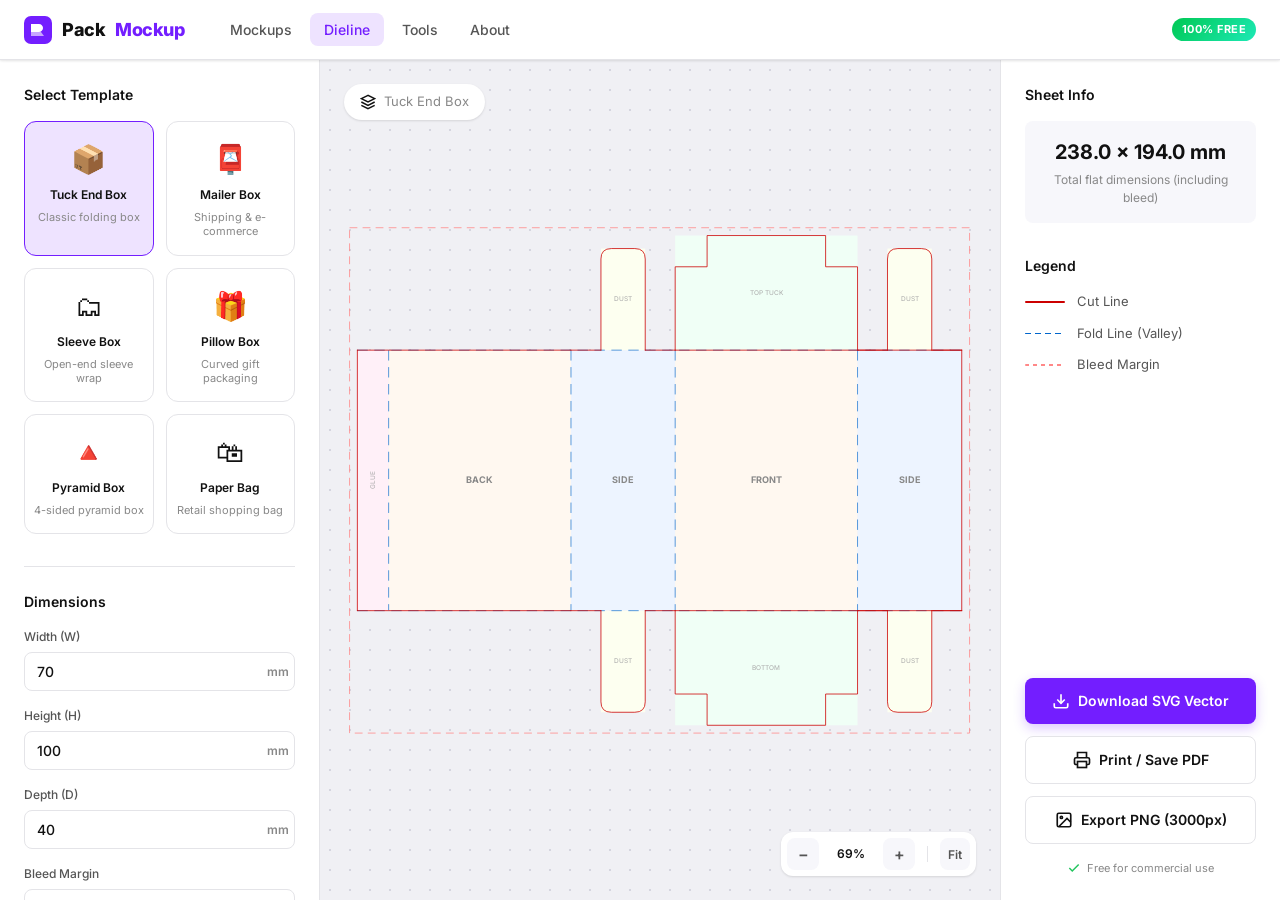
==== dieline.html @ 0584caa8 "Initial commit: Add PackMockup UI and Dieline engine" ====
<!DOCTYPE html>
<html lang="id">
<head>
  <meta charset="UTF-8" />
  <meta name="viewport" content="width=device-width, initial-scale=1.0" />
  <title>Dieline Maker — PackMockup</title>
  <meta name="description" content="Free packaging dieline templates. Download SVG, PDF or PNG die-cut templates for boxes, bags and more." />
  <link rel="stylesheet" href="css/style.css" />
  <link rel="stylesheet" href="css/dieline.css" />
  <link rel="preconnect" href="https://fonts.googleapis.com" />
  <link rel="preconnect" href="https://fonts.gstatic.com" crossorigin />
</head>
<body>

<!-- ─── HEADER ─────────────────────────────────────────────── -->
<header class="header">
  <div class="logo">
    <svg width="28" height="28" viewBox="0 0 28 28" fill="none">
      <rect width="28" height="28" rx="7" fill="#731EFF"/>
      <path d="M7 8h8c2.2 0 4 1.8 4 4s-1.8 4-4 4H7V8z" fill="white"/>
      <path d="M7 16h10l3 4H7v-4z" fill="rgba(255,255,255,0.6)"/>
    </svg>
    Pack<span>Mockup</span>
  </div>
  <nav class="header-nav">
    <a href="index.html">Mockups</a>
    <a href="dieline.html" class="active">Dieline</a>
    <a href="#">Tools</a>
    <a href="#">About</a>
  </nav>
  <div class="header-right">
    <span class="badge-free">100% Free</span>
  </div>
</header>

<!-- ─── DIELINE LAYOUT ──────────────────────────────────────── -->
<div class="dieline-layout">
  
  <!-- LEFT SIDEBAR: Templates & Settings -->
  <aside class="dl-sidebar">
    <div class="dl-section-title">Select Template</div>
    <div class="template-grid" id="template-grid"></div>
    
    <div class="dl-divider"></div>
    
    <div class="dl-section-title">Dimensions</div>
    <div class="dim-inputs" id="dim-inputs"></div>
  </aside>
  
  <!-- CENTER: SVG Preview -->
  <main class="dl-preview">
    <div class="preview-badge">
      <svg width="16" height="16" viewBox="0 0 24 24" fill="none" stroke="currentColor" stroke-width="2.2">
        <path d="M12 2L2 7l10 5 10-5-10-5zM2 17l10 5 10-5M2 12l10 5 10-5"/>
      </svg>
      <span id="badge-tpl-name">Tuck End Box</span>
    </div>
    
    <div id="dieline-svg-wrap"></div>
    
    <div class="zoom-controls">
      <button class="zoom-btn" id="btn-zoom-out">−</button>
      <div class="zoom-txt" id="zoom-txt">100%</div>
      <button class="zoom-btn" id="btn-zoom-in">+</button>
      <div style="width:1px;height:16px;background:var(--border);margin:0 4px;"></div>
      <button class="zoom-btn" id="btn-zoom-fit" style="font-size:12px;width:auto;padding:0 8px;">Fit</button>
    </div>
  </main>
  
  <!-- RIGHT PANEL: Export & Info -->
  <aside class="dl-panel">
    <div class="dl-section-title">Sheet Info</div>
    <div class="sheet-info-box">
      <div class="sheet-dim" id="sheet-dim">0 × 0 mm</div>
      <div class="sheet-sub">Total flat dimensions (including bleed)</div>
    </div>
    
    <div class="dl-section-title">Legend</div>
    <div class="dl-legend">
      <div class="legend-item">
        <div class="legend-line legend-cut"></div>
        <span>Cut Line</span>
      </div>
      <div class="legend-item">
        <div class="legend-line legend-fold"></div>
        <span>Fold Line (Valley)</span>
      </div>
      <div class="legend-item">
        <div class="legend-line legend-bleed"></div>
        <span>Bleed Margin</span>
      </div>
    </div>
    
    <div class="dl-export">
      <button class="dl-export-btn primary" id="btn-export-svg">
        <svg width="18" height="18" viewBox="0 0 24 24" fill="none" stroke="currentColor" stroke-width="2.2">
          <path d="M21 15v4a2 2 0 0 1-2 2H5a2 2 0 0 1-2-2v-4"/>
          <polyline points="7 10 12 15 17 10"/>
          <line x1="12" y1="15" x2="12" y2="3"/>
        </svg>
        Download SVG Vector
      </button>
      
      <button class="dl-export-btn secondary" id="btn-export-pdf">
        <svg width="18" height="18" viewBox="0 0 24 24" fill="none" stroke="currentColor" stroke-width="2.2">
          <polyline points="6 9 6 2 18 2 18 9"></polyline>
          <path d="M6 18H4a2 2 0 0 1-2-2v-5a2 2 0 0 1 2-2h16a2 2 0 0 1 2 2v5a2 2 0 0 1-2 2h-2"></path>
          <rect x="6" y="14" width="12" height="8"></rect>
        </svg>
        Print / Save PDF
      </button>
      
      <button class="dl-export-btn secondary" id="btn-export-png">
        <svg width="18" height="18" viewBox="0 0 24 24" fill="none" stroke="currentColor" stroke-width="2.2">
          <rect x="3" y="3" width="18" height="18" rx="2" ry="2"/>
          <circle cx="8.5" cy="8.5" r="1.5"/>
          <polyline points="21 15 16 10 5 21"/>
        </svg>
        Export PNG (3000px)
      </button>
    </div>
    
    <div class="export-note">
      <svg width="14" height="14" viewBox="0 0 24 24" fill="none" stroke="#22c55e" stroke-width="2.5">
        <polyline points="20 6 9 17 4 12"></polyline>
      </svg>
      Free for commercial use
    </div>
  </aside>
  
</div>

<!-- ─── TOAST ─────────────────────────────────────────────── -->
<div class="toast" id="toast"></div>

<!-- ─── SCRIPTS ───────────────────────────────────────────── -->
<script src="js/dieline-engine.js"></script>
<script src="js/dieline-app.js"></script>

</body>
</html>
---- css/style.css ----
/* ─── PackMockup — Packaging Mockup Generator ───────────────── */
@import url('https://fonts.googleapis.com/css2?family=Inter:wght@300;400;500;600;700;800&display=swap');

/* ─── CSS Variables ────────────────────────────────────────── */
:root {
  --primary: #731eff;
  --primary-dark: #5a17cc;
  --primary-light: #efe8ff;
  --primary-alpha: rgba(115, 30, 255, 0.12);
  --text-primary: #111111;
  --text-secondary: #555555;
  --text-muted: #888888;
  --bg: #f7f7fb;
  --surface: #ffffff;
  --border: #e4e4e8;
  --border-hover: #c8c8d0;
  --shadow-sm: 0 1px 3px rgba(0,0,0,0.07), 0 1px 2px rgba(0,0,0,0.05);
  --shadow-md: 0 4px 12px rgba(0,0,0,0.08), 0 2px 4px rgba(0,0,0,0.04);
  --shadow-lg: 0 12px 32px rgba(0,0,0,0.1), 0 4px 12px rgba(0,0,0,0.06);
  --radius-sm: 8px;
  --radius-md: 12px;
  --radius-lg: 16px;
  --radius-xl: 20px;
  --header-h: 60px;
  --sidebar-w: 220px;
  --transition: 0.18s cubic-bezier(0.4, 0, 0.2, 1);
}

/* ─── Reset & Base ──────────────────────────────────────────── */
*, *::before, *::after { box-sizing: border-box; margin: 0; padding: 0; }
html { scroll-behavior: smooth; }
body {
  font-family: 'Inter', -apple-system, BlinkMacSystemFont, sans-serif;
  background: var(--bg);
  color: var(--text-primary);
  font-size: 14px;
  line-height: 1.5;
  -webkit-font-smoothing: antialiased;
  overflow-x: hidden;
}
img, canvas { display: block; }
button { cursor: pointer; border: none; background: none; font-family: inherit; }
input, select { font-family: inherit; }
a { color: inherit; text-decoration: none; }

/* ─── Header ────────────────────────────────────────────────── */
.header {
  position: fixed;
  top: 0; left: 0; right: 0;
  height: var(--header-h);
  background: var(--surface);
  border-bottom: 1px solid var(--border);
  display: flex;
  align-items: center;
  padding: 0 24px;
  gap: 32px;
  z-index: 1000;
  box-shadow: var(--shadow-sm);
}

.logo {
  display: flex;
  align-items: center;
  gap: 10px;
  font-size: 18px;
  font-weight: 800;
  letter-spacing: -0.5px;
  color: var(--text-primary);
  white-space: nowrap;
}
.logo svg { flex-shrink: 0; }
.logo span { color: var(--primary); }

.header-nav {
  display: flex;
  align-items: center;
  gap: 4px;
  flex: 1;
}
.header-nav a {
  padding: 6px 14px;
  border-radius: var(--radius-sm);
  font-size: 14px;
  font-weight: 500;
  color: var(--text-secondary);
  transition: color var(--transition), background var(--transition);
}
.header-nav a:hover { color: var(--text-primary); background: var(--bg); }
.header-nav a.active { color: var(--primary); background: var(--primary-alpha); }

.header-right {
  display: flex;
  align-items: center;
  gap: 12px;
  margin-left: auto;
}
.badge-free {
  font-size: 11px;
  font-weight: 700;
  background: linear-gradient(135deg, #00c853, #1de9b6);
  color: white;
  padding: 3px 10px;
  border-radius: 20px;
  letter-spacing: 0.5px;
  text-transform: uppercase;
}

/* ─── Layout ────────────────────────────────────────────────── */
.layout {
  display: flex;
  min-height: 100vh;
  padding-top: var(--header-h);
}

/* ─── Sidebar ───────────────────────────────────────────────── */
.sidebar {
  width: var(--sidebar-w);
  flex-shrink: 0;
  position: fixed;
  top: var(--header-h);
  left: 0;
  bottom: 0;
  background: var(--surface);
  border-right: 1px solid var(--border);
  overflow-y: auto;
  padding: 16px 12px;
  z-index: 100;
}
.sidebar::-webkit-scrollbar { width: 4px; }
.sidebar::-webkit-scrollbar-track { background: transparent; }
.sidebar::-webkit-scrollbar-thumb { background: var(--border); border-radius: 4px; }

.sidebar-label {
  font-size: 11px;
  font-weight: 700;
  text-transform: uppercase;
  letter-spacing: 1px;
  color: var(--text-muted);
  padding: 8px 8px 6px;
}

.cat-btn {
  display: flex;
  align-items: center;
  gap: 10px;
  width: 100%;
  padding: 9px 12px;
  border-radius: var(--radius-sm);
  font-size: 13.5px;
  font-weight: 500;
  color: var(--text-secondary);
  background: none;
  border: none;
  cursor: pointer;
  text-align: left;
  transition: all var(--transition);
}
.cat-btn:hover { background: var(--bg); color: var(--text-primary); }
.cat-btn.active {
  background: var(--primary-alpha);
  color: var(--primary);
  font-weight: 600;
}
.cat-btn .cat-icon {
  width: 28px;
  height: 28px;
  border-radius: 7px;
  background: var(--bg);
  display: flex;
  align-items: center;
  justify-content: center;
  font-size: 15px;
  flex-shrink: 0;
  transition: background var(--transition);
}
.cat-btn.active .cat-icon { background: var(--primary-light); }
.cat-count {
  margin-left: auto;
  font-size: 11px;
  color: var(--text-muted);
  background: var(--bg);
  padding: 1px 7px;
  border-radius: 10px;
  font-weight: 500;
}
.cat-btn.active .cat-count {
  background: var(--primary-light);
  color: var(--primary);
}

/* ─── Main Content ──────────────────────────────────────────── */
.main {
  flex: 1;
  margin-left: var(--sidebar-w);
  padding: 28px 32px;
  min-height: 100vh;
}

/* ─── Gallery Toolbar ───────────────────────────────────────── */
.toolbar {
  display: flex;
  align-items: center;
  gap: 16px;
  margin-bottom: 24px;
}
.toolbar-title {
  font-size: 20px;
  font-weight: 700;
  letter-spacing: -0.4px;
}
.toolbar-count {
  font-size: 13px;
  color: var(--text-muted);
  font-weight: 400;
}
.search-box {
  display: flex;
  align-items: center;
  gap: 8px;
  background: var(--surface);
  border: 1.5px solid var(--border);
  border-radius: var(--radius-md);
  padding: 0 14px;
  height: 40px;
  width: 260px;
  transition: border-color var(--transition), box-shadow var(--transition);
}
.search-box:focus-within {
  border-color: var(--primary);
  box-shadow: 0 0 0 3px var(--primary-alpha);
}
.search-box svg { color: var(--text-muted); flex-shrink: 0; }
.search-box input {
  border: none;
  outline: none;
  background: none;
  font-size: 13.5px;
  color: var(--text-primary);
  flex: 1;
}
.search-box input::placeholder { color: var(--text-muted); }

.filter-chips {
  display: flex;
  gap: 8px;
  margin-left: auto;
}
.chip {
  padding: 6px 14px;
  border-radius: 20px;
  font-size: 12.5px;
  font-weight: 500;
  border: 1.5px solid var(--border);
  background: var(--surface);
  color: var(--text-secondary);
  cursor: pointer;
  transition: all var(--transition);
}
.chip:hover { border-color: var(--primary); color: var(--primary); }
.chip.active {
  background: var(--primary);
  border-color: var(--primary);
  color: white;
}

/* ─── Mockup Grid ───────────────────────────────────────────── */
.mockup-grid {
  display: grid;
  grid-template-columns: repeat(auto-fill, minmax(220px, 1fr));
  gap: 20px;
}

.mockup-card {
  background: var(--surface);
  border: 1.5px solid var(--border);
  border-radius: var(--radius-xl);
  overflow: hidden;
  cursor: pointer;
  transition: all var(--transition);
  position: relative;
}
.mockup-card:hover {
  border-color: var(--primary);
  box-shadow: var(--shadow-md), 0 0 0 1px var(--primary);
  transform: translateY(-2px);
}

.card-thumb {
  aspect-ratio: 1;
  background: var(--bg);
  display: flex;
  align-items: center;
  justify-content: center;
  position: relative;
  overflow: hidden;
}
.card-thumb canvas {
  width: 100%;
  height: 100%;
  object-fit: contain;
}
.card-badge {
  position: absolute;
  top: 10px;
  left: 10px;
  font-size: 10px;
  font-weight: 700;
  padding: 3px 8px;
  border-radius: 6px;
  text-transform: uppercase;
  letter-spacing: 0.5px;
}
.card-badge.popular { background: #fff3e0; color: #e65100; }
.card-badge.new { background: #e8f5e9; color: #2e7d32; }

.card-hover-overlay {
  position: absolute;
  inset: 0;
  background: rgba(115, 30, 255, 0.06);
  opacity: 0;
  transition: opacity var(--transition);
  display: flex;
  align-items: center;
  justify-content: center;
}
.mockup-card:hover .card-hover-overlay { opacity: 1; }
.card-hover-btn {
  background: var(--primary);
  color: white;
  font-size: 13px;
  font-weight: 600;
  padding: 10px 22px;
  border-radius: var(--radius-md);
  box-shadow: var(--shadow-md);
  transform: translateY(6px);
  transition: transform var(--transition);
}
.mockup-card:hover .card-hover-btn { transform: translateY(0); }

.card-info {
  padding: 14px 16px;
  border-top: 1px solid var(--border);
}
.card-name {
  font-size: 13.5px;
  font-weight: 600;
  color: var(--text-primary);
  margin-bottom: 6px;
}
.card-variants {
  display: flex;
  gap: 5px;
  flex-wrap: wrap;
}
.color-dot {
  width: 14px;
  height: 14px;
  border-radius: 50%;
  border: 1.5px solid rgba(0,0,0,0.12);
  transition: transform var(--transition);
  cursor: pointer;
}
.color-dot:hover { transform: scale(1.25); }

/* ─── Editor Page ───────────────────────────────────────────── */
.editor-page {
  display: none;
  position: fixed;
  inset: 0;
  padding-top: var(--header-h);
  background: var(--bg);
  z-index: 500;
  overflow: hidden;
}
.editor-page.open { display: flex; }

.editor-layout {
  display: flex;
  height: 100%;
  width: 100%;
}

/* ─── Editor Controls ───────────────────────────────────────── */
.editor-controls {
  width: 280px;
  flex-shrink: 0;
  background: var(--surface);
  border-right: 1px solid var(--border);
  display: flex;
  flex-direction: column;
  overflow-y: auto;
}
.editor-controls::-webkit-scrollbar { width: 4px; }
.editor-controls::-webkit-scrollbar-thumb { background: var(--border); border-radius: 4px; }

.ctrl-header {
  padding: 20px 20px 14px;
  border-bottom: 1px solid var(--border);
}
.ctrl-back {
  display: inline-flex;
  align-items: center;
  gap: 6px;
  font-size: 13px;
  color: var(--text-secondary);
  font-weight: 500;
  margin-bottom: 12px;
  padding: 4px 0;
  cursor: pointer;
  transition: color var(--transition);
}
.ctrl-back:hover { color: var(--primary); }
.ctrl-title {
  font-size: 17px;
  font-weight: 700;
  letter-spacing: -0.3px;
}
.ctrl-category {
  font-size: 12px;
  color: var(--text-muted);
  margin-top: 2px;
  font-weight: 500;
  text-transform: capitalize;
}

.ctrl-section {
  padding: 16px 20px;
  border-bottom: 1px solid var(--border);
}
.ctrl-section-label {
  font-size: 11px;
  font-weight: 700;
  text-transform: uppercase;
  letter-spacing: 0.8px;
  color: var(--text-muted);
  margin-bottom: 12px;
}

/* Upload button */
.upload-btn {
  display: flex;
  align-items: center;
  justify-content: center;
  gap: 10px;
  width: 100%;
  padding: 14px;
  border: 2px dashed var(--border);
  border-radius: var(--radius-md);
  font-size: 14px;
  font-weight: 600;
  color: var(--text-secondary);
  background: var(--bg);
  cursor: pointer;
  transition: all var(--transition);
}
.upload-btn:hover {
  border-color: var(--primary);
  color: var(--primary);
  background: var(--primary-alpha);
}
.upload-hint {
  font-size: 11.5px;
  color: var(--text-muted);
  text-align: center;
  margin-top: 8px;
}

/* Uploaded image preview */
.uploaded-preview {
  display: none;
  position: relative;
  border-radius: var(--radius-md);
  overflow: hidden;
  aspect-ratio: 16/9;
  background: var(--bg);
}
.uploaded-preview.has-image { display: block; }
.uploaded-preview img {
  width: 100%;
  height: 100%;
  object-fit: cover;
}
.uploaded-preview-remove {
  position: absolute;
  top: 6px;
  right: 6px;
  width: 24px;
  height: 24px;
  background: rgba(0,0,0,0.6);
  color: white;
  border-radius: 50%;
  display: flex;
  align-items: center;
  justify-content: center;
  cursor: pointer;
  font-size: 12px;
  line-height: 1;
}
.upload-btn-small {
  margin-top: 8px;
  font-size: 12px;
  padding: 8px;
}

/* Color variants */
.variants-grid {
  display: grid;
  grid-template-columns: repeat(auto-fill, minmax(36px, 1fr));
  gap: 8px;
}
.variant-btn {
  width: 36px;
  height: 36px;
  border-radius: 50%;
  border: 2px solid transparent;
  cursor: pointer;
  transition: all var(--transition);
  position: relative;
  outline: none;
}
.variant-btn:hover { transform: scale(1.12); }
.variant-btn.active {
  border-color: var(--primary);
  box-shadow: 0 0 0 3px var(--primary-alpha);
}
.variant-btn::after {
  content: '✓';
  position: absolute;
  inset: 0;
  display: flex;
  align-items: center;
  justify-content: center;
  font-size: 14px;
  color: white;
  text-shadow: 0 1px 2px rgba(0,0,0,0.5);
  opacity: 0;
  transition: opacity var(--transition);
}
.variant-btn.active::after { opacity: 1; }

/* Sliders */
.slider-row {
  display: flex;
  align-items: center;
  gap: 12px;
  margin-bottom: 12px;
}
.slider-label {
  font-size: 12.5px;
  color: var(--text-secondary);
  font-weight: 500;
  width: 72px;
  flex-shrink: 0;
}
.slider {
  flex: 1;
  -webkit-appearance: none;
  appearance: none;
  height: 4px;
  border-radius: 2px;
  background: var(--border);
  outline: none;
}
.slider::-webkit-slider-thumb {
  -webkit-appearance: none;
  width: 16px;
  height: 16px;
  border-radius: 50%;
  background: var(--primary);
  border: 2px solid white;
  box-shadow: 0 1px 4px rgba(115,30,255,0.4);
  cursor: pointer;
  transition: transform var(--transition);
}
.slider::-webkit-slider-thumb:hover { transform: scale(1.2); }
.slider-value {
  font-size: 12px;
  color: var(--text-muted);
  font-weight: 600;
  width: 36px;
  text-align: right;
  flex-shrink: 0;
}

/* Background selector */
.bg-options {
  display: flex;
  gap: 8px;
}
.bg-btn {
  width: 36px;
  height: 36px;
  border-radius: var(--radius-sm);
  border: 2px solid var(--border);
  cursor: pointer;
  transition: all var(--transition);
  display: flex;
  align-items: center;
  justify-content: center;
  font-size: 10px;
  font-weight: 600;
  color: var(--text-muted);
}
.bg-btn.white { background: #ffffff; }
.bg-btn.light { background: #f5f5f5; }
.bg-btn.dark  { background: #1a1a1a; }
.bg-btn.custom { background: linear-gradient(135deg, #ff6b6b, #ffd93d, #6bcb77, #4d96ff); border: none; }
.bg-btn:hover, .bg-btn.active { border-color: var(--primary); box-shadow: 0 0 0 2px var(--primary-alpha); }
.bg-color-input { width: 0; height: 0; opacity: 0; position: absolute; }

/* ─── Export Section ─────────────────────────────────────────── */
.export-section {
  padding: 20px;
  margin-top: auto;
  border-top: 1px solid var(--border);
  background: var(--surface);
}
.resolution-select {
  width: 100%;
  padding: 10px 14px;
  border: 1.5px solid var(--border);
  border-radius: var(--radius-md);
  font-size: 13px;
  font-weight: 500;
  color: var(--text-primary);
  background: var(--bg);
  margin-bottom: 12px;
  outline: none;
  cursor: pointer;
  transition: border-color var(--transition);
  appearance: none;
  background-image: url("data:image/svg+xml,%3Csvg xmlns='http://www.w3.org/2000/svg' width='12' height='12' viewBox='0 0 24 24' fill='none' stroke='%23888' stroke-width='2'%3E%3Cpath d='m6 9 6 6 6-6'/%3E%3C/svg%3E");
  background-repeat: no-repeat;
  background-position: right 12px center;
  padding-right: 36px;
}
.resolution-select:focus { border-color: var(--primary); }

.export-btn {
  display: flex;
  align-items: center;
  justify-content: center;
  gap: 10px;
  width: 100%;
  padding: 14px;
  background: var(--primary);
  color: white;
  font-size: 15px;
  font-weight: 700;
  border-radius: var(--radius-md);
  cursor: pointer;
  border: none;
  transition: all var(--transition);
  letter-spacing: -0.2px;
  box-shadow: 0 4px 14px rgba(115, 30, 255, 0.35);
}
.export-btn:hover {
  background: var(--primary-dark);
  transform: translateY(-1px);
  box-shadow: 0 6px 20px rgba(115, 30, 255, 0.45);
}
.export-btn:active { transform: translateY(0); }
.export-free-tag {
  font-size: 11px;
  color: rgba(255,255,255,0.8);
  text-align: center;
  margin-top: 8px;
  font-weight: 500;
}

/* ─── Editor Canvas Area ────────────────────────────────────── */
.editor-canvas-area {
  flex: 1;
  display: flex;
  align-items: center;
  justify-content: center;
  background: var(--bg);
  position: relative;
  overflow: hidden;
}

.canvas-bg-dots {
  position: absolute;
  inset: 0;
  background-image: radial-gradient(circle, #d0d0d8 1px, transparent 1px);
  background-size: 24px 24px;
  opacity: 0.45;
  pointer-events: none;
}

.canvas-wrapper {
  position: relative;
  display: flex;
  flex-direction: column;
  align-items: center;
  gap: 16px;
}

#preview-canvas {
  border-radius: var(--radius-xl);
  box-shadow: var(--shadow-lg);
  max-width: 500px;
  max-height: 500px;
  width: min(500px, calc(100vw - var(--sidebar-w) - 280px - 80px));
  height: min(500px, calc(100vw - var(--sidebar-w) - 280px - 80px));
}

.canvas-badge {
  display: inline-flex;
  align-items: center;
  gap: 6px;
  padding: 6px 14px;
  background: var(--surface);
  border: 1px solid var(--border);
  border-radius: 20px;
  font-size: 12px;
  font-weight: 600;
  color: var(--text-secondary);
  box-shadow: var(--shadow-sm);
}
.canvas-badge span { color: var(--primary); }

/* ─── Toast ──────────────────────────────────────────────────── */
.toast {
  position: fixed;
  bottom: 32px;
  left: 50%;
  transform: translateX(-50%) translateY(100px);
  background: #111;
  color: white;
  padding: 12px 24px;
  border-radius: var(--radius-md);
  font-size: 14px;
  font-weight: 600;
  box-shadow: var(--shadow-lg);
  z-index: 9999;
  transition: transform 0.3s cubic-bezier(0.34, 1.56, 0.64, 1);
  display: flex;
  align-items: center;
  gap: 10px;
}
.toast.show { transform: translateX(-50%) translateY(0); }
.toast.success { background: #1a7a3a; }
.toast.error   { background: #c0392b; }

/* ─── Loading ─────────────────────────────────────────────────── */
.loading-spinner {
  width: 20px;
  height: 20px;
  border: 2px solid rgba(255,255,255,0.3);
  border-top-color: white;
  border-radius: 50%;
  animation: spin 0.7s linear infinite;
}
@keyframes spin { to { transform: rotate(360deg); } }

/* ─── Empty state ────────────────────────────────────────────── */
.empty-state {
  grid-column: 1/-1;
  text-align: center;
  padding: 80px 40px;
  color: var(--text-muted);
}
.empty-state-icon { font-size: 48px; margin-bottom: 16px; }
.empty-state-title { font-size: 18px; font-weight: 600; color: var(--text-secondary); margin-bottom: 8px; }

/* ─── Responsive ─────────────────────────────────────────────── */
@media (max-width: 900px) {
  .sidebar { display: none; }
  .main { margin-left: 0; padding: 20px 16px; }
  #preview-canvas { width: min(420px, calc(100vw - 280px - 60px)); height: min(420px, calc(100vw - 280px - 60px)); }
}
@media (max-width: 640px) {
  .editor-controls { width: 240px; }
  .mockup-grid { grid-template-columns: repeat(auto-fill, minmax(160px, 1fr)); gap: 12px; }
}

/* ─── Card animation ─────────────────────────────────────────── */
.mockup-card {
  animation: cardIn 0.35s cubic-bezier(0.4, 0, 0.2, 1) both;
}
@keyframes cardIn {
  from { opacity: 0; transform: translateY(16px) scale(0.97); }
  to   { opacity: 1; transform: translateY(0) scale(1); }
}

/* ─── Scrollbar (main) ────────────────────────────────────────── */
::-webkit-scrollbar { width: 6px; }
::-webkit-scrollbar-track { background: transparent; }
::-webkit-scrollbar-thumb { background: var(--border); border-radius: 3px; }
::-webkit-scrollbar-thumb:hover { background: var(--border-hover); }

/* ─── 3D Badge (editor header) ──────────────────────────────── */
.badge-3d {
  display: inline-flex;
  align-items: center;
  gap: 4px;
  font-size: 10.5px;
  font-weight: 700;
  letter-spacing: 0.5px;
  text-transform: uppercase;
  color: var(--primary);
  background: var(--primary-alpha);
  border: 1px solid rgba(115,30,255,0.25);
  padding: 2px 9px;
  border-radius: 20px;
}

/* ─── Card badge 3D ──────────────────────────────────────────── */
.card-badge.is3d {
  background: linear-gradient(135deg, #731EFF, #4a00cc);
  color: white;
  box-shadow: 0 2px 8px rgba(115,30,255,0.35);
}

/* ─── Face Selector Grid ──────────────────────────────────── */
.face-grid {
  display: grid;
  grid-template-columns: 1fr 1fr;
  gap: 6px;
  margin-bottom: 6px;
}

.face-btn {
  display: flex;
  align-items: center;
  justify-content: space-between;
  gap: 6px;
  padding: 7px 11px;
  border: 1.5px solid var(--border);
  border-radius: var(--radius-sm);
  background: var(--surface);
  font-size: 12px;
  font-weight: 500;
  color: var(--text-secondary);
  cursor: pointer;
  transition: all var(--transition);
  text-align: left;
}

.face-btn:hover {
  border-color: var(--primary);
  color: var(--primary);
  background: var(--primary-alpha);
}

.face-btn.active {
  border-color: var(--primary);
  background: var(--primary-alpha);
  color: var(--primary);
  font-weight: 600;
}

.face-btn-label { flex: 1; }

.face-dot {
  width: 7px;
  height: 7px;
  border-radius: 50%;
  background: #22c55e;
  flex-shrink: 0;
  box-shadow: 0 0 0 2px rgba(34,197,94,0.25);
}

.face-hint {
  font-size: 11px;
  color: var(--text-muted);
  margin-top: 4px;
  line-height: 1.4;
}

/* ─── 3D View Controls ────────────────────────────────────── */
.view3d-btns {
  display: flex;
  gap: 8px;
  margin-bottom: 8px;
}

.view3d-btn {
  flex: 1;
  display: flex;
  align-items: center;
  justify-content: center;
  gap: 6px;
  padding: 8px 10px;
  border: 1.5px solid var(--border);
  border-radius: var(--radius-sm);
  font-size: 12px;
  font-weight: 500;
  color: var(--text-secondary);
  background: var(--surface);
  cursor: pointer;
  transition: all var(--transition);
}

.view3d-btn:hover {
  border-color: var(--primary);
  color: var(--primary);
}

.view3d-btn.active {
  background: var(--primary);
  border-color: var(--primary);
  color: #fff;
}

.view3d-hint {
  font-size: 11px;
  color: var(--text-muted);
  text-align: center;
  line-height: 1.5;
}

/* ─── 3D Canvas Wrapper ───────────────────────────────────── */
#viewer3d-wrap {
  min-width: 300px;
  min-height: 300px;
  position: relative;
  cursor: grab;
}

#viewer3d-wrap:active { cursor: grabbing; }
#viewer3d-wrap canvas { border-radius: 20px !important; }
---- css/dieline.css ----
/* ─── PackMockup Dieline Page CSS ──────────────────────────────── */

/* Dieline Layout */
.dieline-layout {
  display: grid;
  grid-template-columns: 320px 1fr 280px;
  height: calc(100vh - var(--header-h));
  margin-top: var(--header-h);
  overflow: hidden;
  background: var(--bg);
}

/* Left Sidebar: Settings */
.dl-sidebar {
  border-right: 1px solid var(--border);
  background: var(--surface);
  overflow-y: auto;
  padding: 24px;
}

.dl-section-title {
  font-size: 14px;
  font-weight: 600;
  color: var(--text-primary);
  margin-bottom: 16px;
  display: flex;
  justify-content: space-between;
  align-items: center;
}

/* Template Grid */
.template-grid {
  display: grid;
  grid-template-columns: 1fr 1fr;
  gap: 12px;
  margin-bottom: 32px;
}

.template-btn {
  display: flex;
  flex-direction: column;
  align-items: center;
  gap: 6px;
  padding: 16px 8px;
  border: 1.5px solid var(--border);
  border-radius: var(--radius-md);
  background: var(--surface);
  cursor: pointer;
  transition: all var(--transition);
  text-align: center;
}

.template-btn:hover {
  border-color: var(--primary);
  background: var(--primary-alpha);
}

.template-btn.active {
  border-color: var(--primary);
  background: var(--primary-alpha);
}

.template-btn .t-icon {
  font-size: 28px;
}

.template-btn .t-name {
  font-size: 12px;
  font-weight: 600;
  color: var(--text-primary);
}

.template-btn .t-desc {
  font-size: 11px;
  color: var(--text-muted);
  line-height: 1.3;
}

/* Dimension Inputs */
.dim-inputs {
  display: flex;
  flex-direction: column;
  gap: 16px;
}

.dim-input-group {
  display: flex;
  flex-direction: column;
  gap: 6px;
}

.dim-input-label {
  font-size: 12px;
  font-weight: 500;
  color: var(--text-secondary);
}

.dim-input-row {
  display: flex;
  align-items: center;
  background: var(--surface);
  border: 1.5px solid var(--border);
  border-radius: var(--radius-sm);
  padding-right: 12px;
  transition: border-color var(--transition);
}

.dim-input-row:focus-within {
  border-color: var(--primary);
}

.dim-input {
  flex: 1;
  padding: 10px 12px;
  border: none;
  background: none;
  font-size: 14px;
  font-weight: 500;
  color: var(--text-primary);
  outline: none;
}

.dim-unit-badge {
  font-size: 12px;
  font-weight: 600;
  color: var(--text-muted);
  user-select: none;
}

/* Center Preview Area */
.dl-preview {
  position: relative;
  background: #f0f0f4;
  overflow: hidden;
  display: flex;
  align-items: center;
  justify-content: center;
  /* subtle dot pattern */
  background-image: radial-gradient(#d5d5df 1px, transparent 1px);
  background-size: 20px 20px;
}

#dieline-svg-wrap {
  transition: transform 0.1s;
  transform-origin: center center;
  /* Shadow for the "paper" feel if we had a white background, but the SVG is just lines.
     We could add a white rect in the SVG but we rely on the cut path. */
}

#dieline-svg-wrap svg {
  display: block;
  overflow: visible;
}

.zoom-controls {
  position: absolute;
  bottom: 24px;
  right: 24px;
  display: flex;
  align-items: center;
  gap: 8px;
  background: var(--surface);
  padding: 6px;
  border-radius: var(--radius-md);
  box-shadow: var(--shadow-sm);
}

.zoom-btn {
  width: 32px;
  height: 32px;
  display: flex;
  align-items: center;
  justify-content: center;
  border-radius: var(--radius-sm);
  background: var(--bg);
  color: var(--text-secondary);
  font-size: 16px;
  font-weight: 600;
  cursor: pointer;
  transition: all var(--transition);
}

.zoom-btn:hover {
  background: var(--primary-alpha);
  color: var(--primary);
}

.zoom-txt {
  font-size: 12px;
  font-weight: 600;
  min-width: 48px;
  text-align: center;
  color: var(--text-primary);
}

.preview-badge {
  position: absolute;
  top: 24px;
  left: 24px;
  background: var(--surface);
  padding: 8px 16px;
  border-radius: 20px;
  font-size: 13px;
  font-weight: 600;
  color: var(--text-primary);
  box-shadow: var(--shadow-sm);
  display: flex;
  align-items: center;
  gap: 8px;
}

.preview-badge span {
  color: var(--text-muted);
  font-weight: 400;
}

/* Right Panel: Export & Info */
.dl-panel {
  border-left: 1px solid var(--border);
  background: var(--surface);
  overflow-y: auto;
  padding: 24px;
  display: flex;
  flex-direction: column;
}

.sheet-info-box {
  background: var(--bg);
  border-radius: var(--radius-sm);
  padding: 16px;
  margin-bottom: 32px;
  text-align: center;
}

.sheet-dim {
  font-size: 20px;
  font-weight: 700;
  color: var(--text-primary);
  margin-bottom: 4px;
}

.sheet-sub {
  font-size: 12px;
  color: var(--text-muted);
}

/* Legend */
.dl-legend {
  margin-bottom: 32px;
}

.legend-item {
  display: flex;
  align-items: center;
  gap: 12px;
  margin-bottom: 12px;
  font-size: 13px;
  color: var(--text-secondary);
}

.legend-line {
  width: 40px;
  height: 2px;
  flex-shrink: 0;
  border-radius: 2px;
}

.legend-cut { background: #CC0000; }
.legend-fold {
  background: repeating-linear-gradient(90deg, #0066CC 0, #0066CC 6px, transparent 6px, transparent 10px);
  height: 1.5px;
}
.legend-bleed {
  background: repeating-linear-gradient(90deg, #FF8888 0, #FF8888 4px, transparent 4px, transparent 8px);
  height: 1.5px;
}

.dl-divider {
  height: 1px;
  background: var(--border);
  margin: 24px 0;
}

/* Export Buttons */
.dl-export {
  display: flex;
  flex-direction: column;
  gap: 12px;
  margin-top: auto;
}

.dl-export-btn {
  display: flex;
  align-items: center;
  justify-content: center;
  gap: 8px;
  width: 100%;
  padding: 14px;
  border-radius: var(--radius-sm);
  font-size: 14px;
  font-weight: 600;
  cursor: pointer;
  transition: all var(--transition);
}

.dl-export-btn.primary {
  background: var(--primary);
  color: white;
  border: none;
  box-shadow: 0 4px 12px rgba(115,30,255,0.25);
}

.dl-export-btn.primary:hover {
  background: var(--primary-dark);
  transform: translateY(-1px);
}

.dl-export-btn.secondary {
  background: var(--surface);
  color: var(--text-primary);
  border: 1.5px solid var(--border);
}

.dl-export-btn.secondary:hover {
  border-color: var(--primary);
  color: var(--primary);
}

.export-note {
  font-size: 11px;
  color: var(--text-muted);
  text-align: center;
  margin-top: 16px;
  display: flex;
  align-items: center;
  justify-content: center;
  gap: 6px;
}
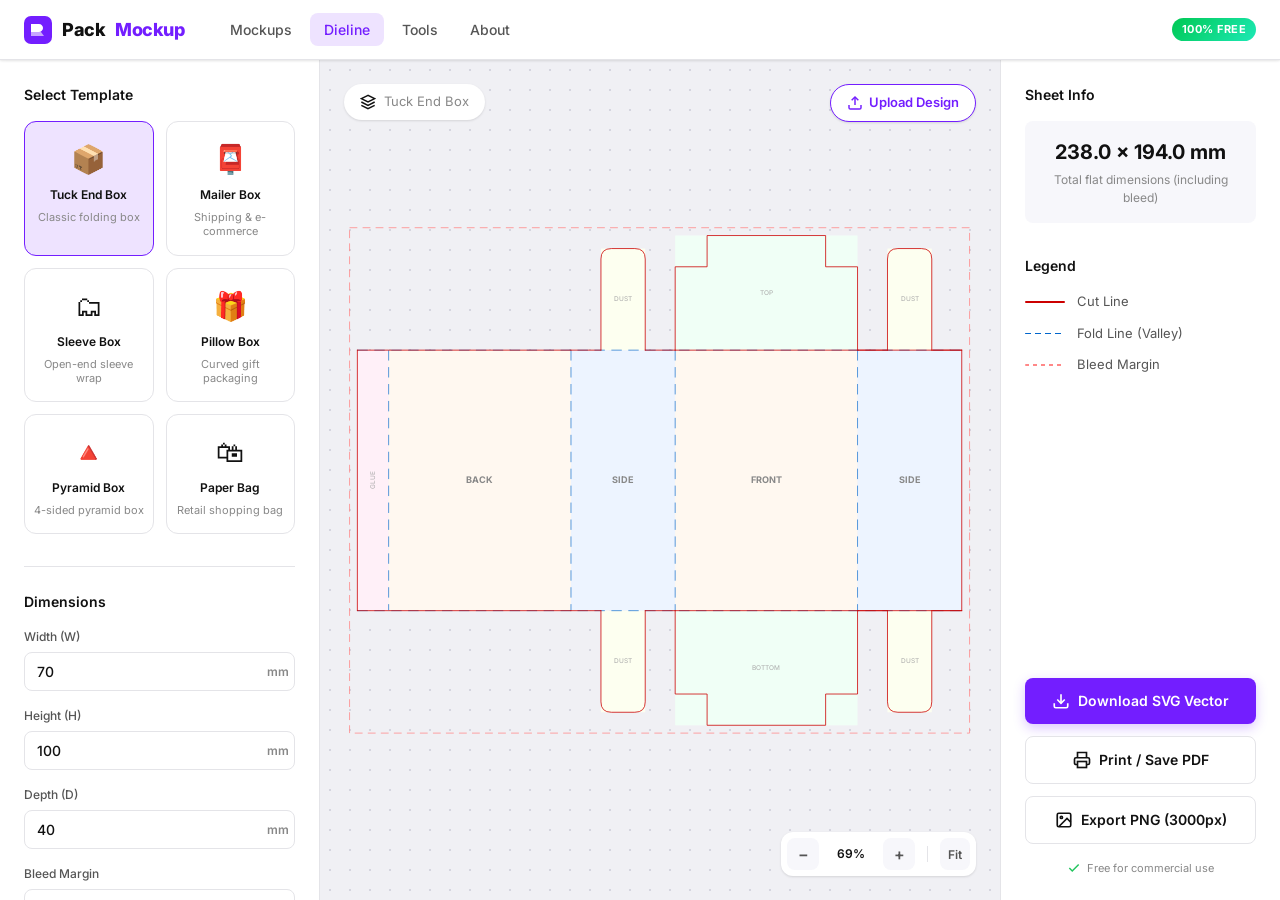
==== commit 6cb3c45b: "feat: Add graphic upload overlay and 3D folding preview to Dieline maker" ====
--- a/dieline.html
+++ b/dieline.html
@@ -56,7 +56,25 @@
       <span id="badge-tpl-name">Tuck End Box</span>
     </div>
     
-    <div id="dieline-svg-wrap"></div>
+    <div class="preview-actions">
+      <label class="dl-action-btn primary" id="btn-upload-design">
+        <svg width="16" height="16" viewBox="0 0 24 24" fill="none" stroke="currentColor" stroke-width="2.2">
+          <path d="M21 15v4a2 2 0 0 1-2 2H5a2 2 0 0 1-2-2v-4"/>
+          <polyline points="17 8 12 3 7 8"/>
+          <line x1="12" y1="3" x2="12" y2="15"/>
+        </svg>
+        Upload Design
+        <input type="file" id="inp-design-upload" accept="image/*" style="display:none" />
+      </label>
+      <button class="dl-action-btn special" id="btn-3d-preview" style="display:none">
+        ⬡ 3D Preview
+      </button>
+    </div>
+    
+    <div id="dieline-svg-wrap">
+      <img id="design-layer" src="" alt="" style="display:none; position:absolute; top:0; left:0; width:100%; height:100%; object-fit:contain; opacity:0.8; z-index:-1; pointer-events:none;" />
+      <div id="svg-container"></div>
+    </div>
     
     <div class="zoom-controls">
       <button class="zoom-btn" id="btn-zoom-out">−</button>
@@ -73,6 +91,22 @@
     <div class="sheet-info-box">
       <div class="sheet-dim" id="sheet-dim">0 × 0 mm</div>
       <div class="sheet-sub">Total flat dimensions (including bleed)</div>
+    </div>
+    
+    <div class="dl-section-title" id="design-adjust-title" style="display:none">Design Adjustments</div>
+    <div class="dim-inputs" id="design-controls" style="display:none; margin-bottom: 24px;">
+      <div class="dim-input-group">
+        <div class="dim-input-label">Scale (%)</div>
+        <input type="range" id="inp-dsg-scale" min="10" max="200" value="100" style="width:100%">
+      </div>
+      <div class="dim-input-group">
+        <div class="dim-input-label">Offset X</div>
+        <input type="range" id="inp-dsg-x" min="-50" max="50" value="0" style="width:100%">
+      </div>
+      <div class="dim-input-group">
+        <div class="dim-input-label">Offset Y</div>
+        <input type="range" id="inp-dsg-y" min="-50" max="50" value="0" style="width:100%">
+      </div>
     </div>
     
     <div class="dl-section-title">Legend</div>
@@ -130,10 +164,24 @@
   
 </div>
 
+<!-- ─── 3D PREVIEW MODAL ────────────────────────────────────── -->
+<div id="modal-3d" style="display:none; position:fixed; top:0; left:0; width:100vw; height:100vh; background:rgba(0,0,0,0.8); z-index:999; align-items:center; justify-content:center;">
+  <div style="background:var(--surface); border-radius:var(--radius-lg); padding:24px; position:relative; width:90vw; max-width:800px; height:80vh; display:flex; flex-direction:column;">
+    <button id="btn-close-modal" style="position:absolute; top:16px; right:16px; background:var(--bg); border:none; width:32px; height:32px; border-radius:50%; cursor:pointer; font-size:16px; font-weight:bold;">✕</button>
+    <h2 style="margin-bottom:16px;">3D Folded Preview</h2>
+    <div id="modal-3d-canvas" style="flex:1; background:var(--bg); border-radius:var(--radius-md); overflow:hidden; position:relative; cursor:grab;"></div>
+  </div>
+</div>
+
 <!-- ─── TOAST ─────────────────────────────────────────────── -->
 <div class="toast" id="toast"></div>
 
 <!-- ─── SCRIPTS ───────────────────────────────────────────── -->
+<!-- Three.js (needed for 3D preview) -->
+<script src="https://cdn.jsdelivr.net/npm/three@0.128.0/build/three.min.js"></script>
+<script src="https://cdn.jsdelivr.net/npm/three@0.128.0/examples/js/controls/OrbitControls.js"></script>
+
+<script src="js/viewer3d.js"></script>
 <script src="js/dieline-engine.js"></script>
 <script src="js/dieline-app.js"></script>
 
--- a/css/dieline.css
+++ b/css/dieline.css
@@ -214,6 +214,50 @@
   font-weight: 400;
 }
 
+.preview-actions {
+  position: absolute;
+  top: 24px;
+  right: 24px;
+  display: flex;
+  gap: 8px;
+  z-index: 10;
+}
+
+.dl-action-btn {
+  display: flex;
+  align-items: center;
+  gap: 6px;
+  padding: 8px 16px;
+  border-radius: 20px;
+  font-size: 13px;
+  font-weight: 600;
+  cursor: pointer;
+  box-shadow: var(--shadow-sm);
+  transition: all var(--transition);
+  border: none;
+}
+
+.dl-action-btn.primary {
+  background: var(--surface);
+  color: var(--primary);
+  border: 1.5px solid var(--primary);
+}
+
+.dl-action-btn.primary:hover {
+  background: var(--primary-alpha);
+}
+
+.dl-action-btn.special {
+  background: linear-gradient(135deg, #731EFF, #4a00cc);
+  color: white;
+  border: none;
+}
+
+.dl-action-btn.special:hover {
+  box-shadow: 0 4px 12px rgba(115,30,255,0.3);
+  transform: translateY(-1px);
+}
+
 /* Right Panel: Export & Info */
 .dl-panel {
   border-left: 1px solid var(--border);
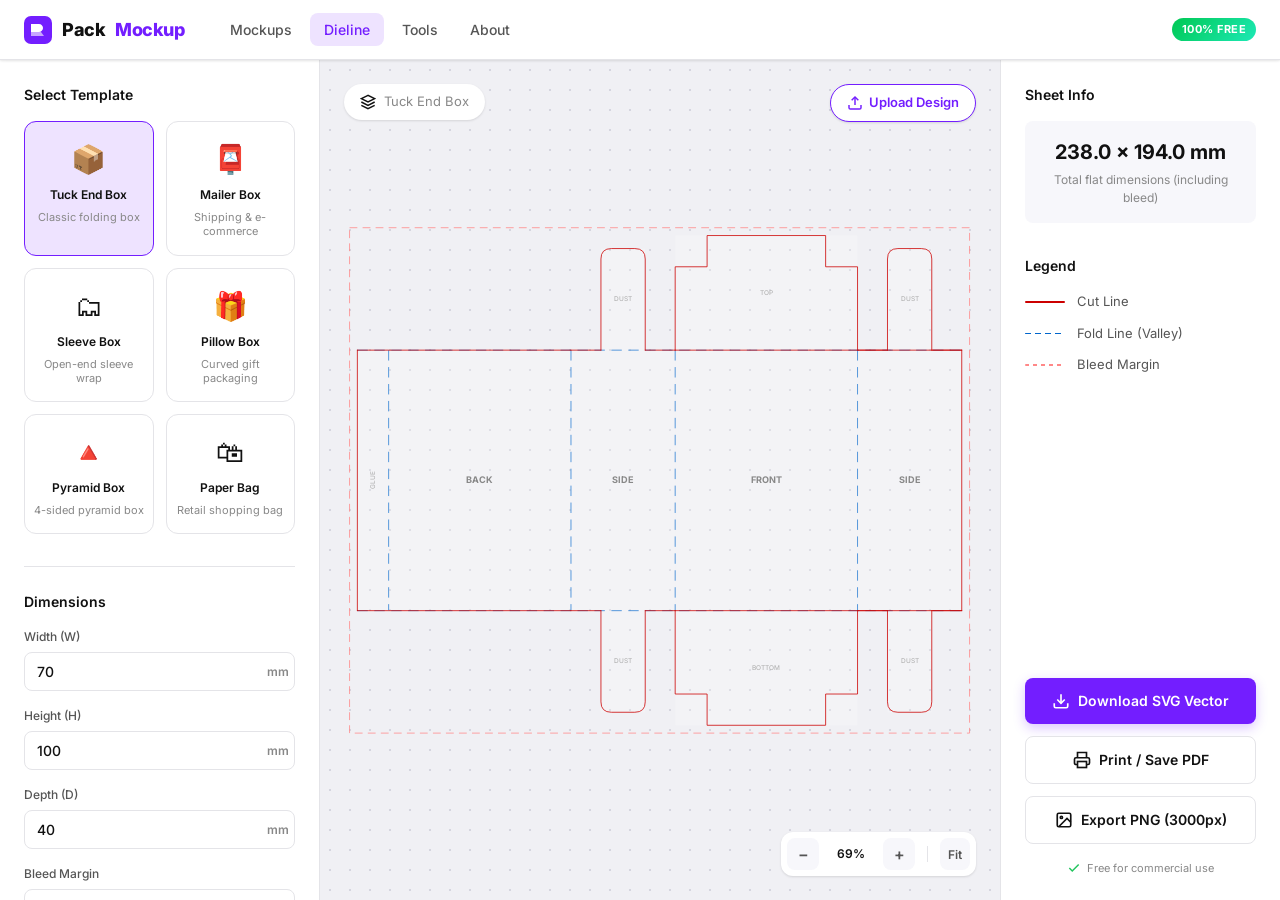
==== commit 6ec9519f: "feat: Add mouse drag for design positioning and fix dieline opacity" ====
--- a/dieline.html
+++ b/dieline.html
@@ -66,7 +66,7 @@
         Upload Design
         <input type="file" id="inp-design-upload" accept="image/*" style="display:none" />
       </label>
-      <button class="dl-action-btn special" id="btn-3d-preview" style="display:none">
+      <button class="dl-action-btn special" id="btn-3d-preview">
         ⬡ 3D Preview
       </button>
     </div>
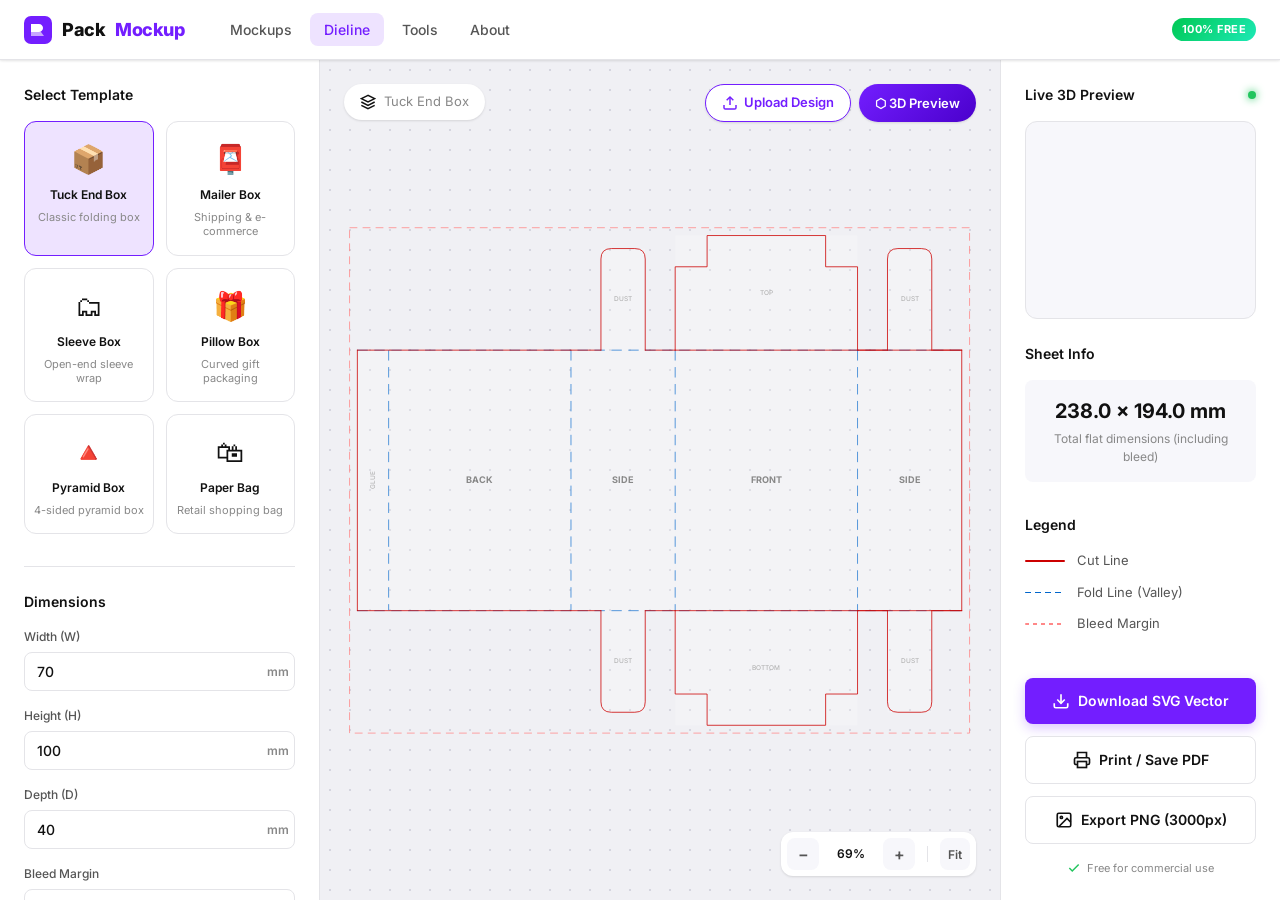
==== commit 4f5925eb: "feat: Add Pacdora-style Live Mini-3D Preview with real-time slicing" ====
--- a/dieline.html
+++ b/dieline.html
@@ -87,6 +87,13 @@
   
   <!-- RIGHT PANEL: Export & Info -->
   <aside class="dl-panel">
+    
+    <div class="dl-section-title">
+      Live 3D Preview
+      <div style="width:8px;height:8px;background:#22c55e;border-radius:50%;box-shadow:0 0 8px #22c55e;"></div>
+    </div>
+    <div id="mini-3d-canvas" style="width: 100%; height: 260px; background: var(--bg); border-radius: var(--radius-md); border: 1px solid var(--border); margin-bottom: 24px; position: relative; overflow: hidden; cursor: grab;"></div>
+    
     <div class="dl-section-title">Sheet Info</div>
     <div class="sheet-info-box">
       <div class="sheet-dim" id="sheet-dim">0 × 0 mm</div>
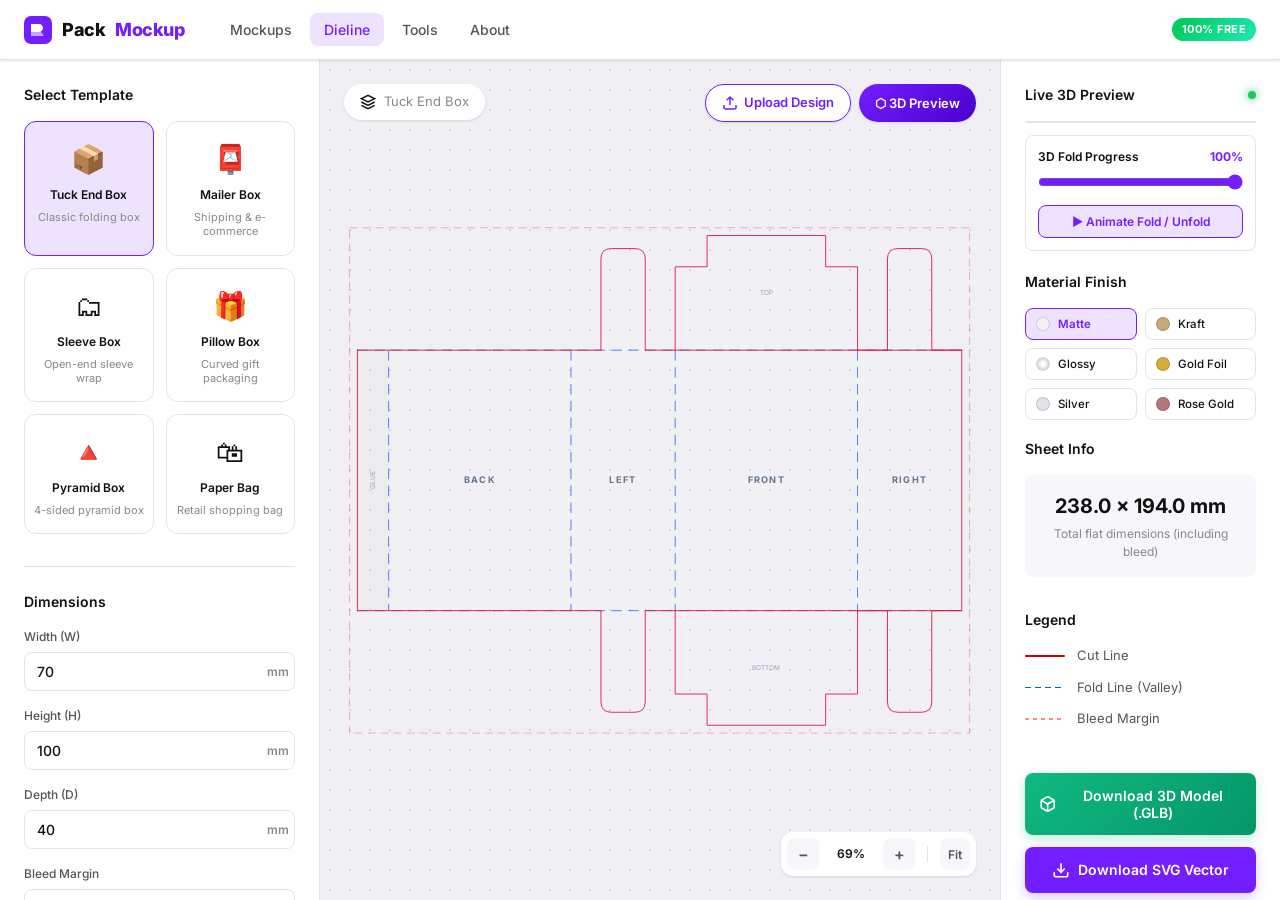
==== commit 504a5b39: "feat: Overhaul packaging studio with 13 procedural 3D models, fold animation, PBR finishes, and GLB " ====
--- a/dieline.html
+++ b/dieline.html
@@ -92,7 +92,30 @@
       Live 3D Preview
       <div style="width:8px;height:8px;background:#22c55e;border-radius:50%;box-shadow:0 0 8px #22c55e;"></div>
     </div>
-    <div id="mini-3d-canvas" style="width: 100%; height: 260px; background: var(--bg); border-radius: var(--radius-md); border: 1px solid var(--border); margin-bottom: 24px; position: relative; overflow: hidden; cursor: grab;"></div>
+    <div id="mini-3d-canvas" style="width: 100%; height: 260px; background: var(--bg); border-radius: var(--radius-md); border: 1px solid var(--border); margin-bottom: 12px; position: relative; overflow: hidden; cursor: grab;"></div>
+    
+    <!-- ── 3D Interactive Folding Slider ────────────────── -->
+    <div class="dl-fold-box">
+      <div class="dl-fold-header">
+        <span>3D Fold Progress</span>
+        <span id="txt-fold-val" style="color:var(--primary); font-weight:700;">100%</span>
+      </div>
+      <input type="range" class="dl-fold-slider" id="inp-fold" min="0" max="100" value="100" />
+      <button class="btn-animate-fold" id="btn-anim-fold">
+        ▶ Animate Fold / Unfold
+      </button>
+    </div>
+
+    <!-- ── Material Finish ──────────────────────────────── -->
+    <div class="dl-section-title">Material Finish</div>
+    <div class="finish-grid" id="dl-finish-grid" style="margin-bottom:18px;">
+      <button class="finish-btn active" data-finish="matte"><span class="finish-preview-dot" style="background:#f2f2f2;"></span>Matte</button>
+      <button class="finish-btn" data-finish="kraft"><span class="finish-preview-dot" style="background:#c8a97c;"></span>Kraft</button>
+      <button class="finish-btn" data-finish="glossy"><span class="finish-preview-dot" style="background:#ffffff;box-shadow:inset 0 0 4px #aaa;"></span>Glossy</button>
+      <button class="finish-btn" data-finish="gold-foil"><span class="finish-preview-dot" style="background:#d4af37;"></span>Gold Foil</button>
+      <button class="finish-btn" data-finish="silver-foil"><span class="finish-preview-dot" style="background:#e0e4e8;"></span>Silver</button>
+      <button class="finish-btn" data-finish="rose-gold"><span class="finish-preview-dot" style="background:#b5767a;"></span>Rose Gold</button>
+    </div>
     
     <div class="dl-section-title">Sheet Info</div>
     <div class="sheet-info-box">
@@ -133,6 +156,15 @@
     </div>
     
     <div class="dl-export">
+      <button class="dl-export-btn special" id="btn-export-glb">
+        <svg width="18" height="18" viewBox="0 0 24 24" fill="none" stroke="currentColor" stroke-width="2.2">
+          <path d="M21 16V8a2 2 0 0 0-1-1.73l-7-4a2 2 0 0 0-2 0l-7 4A2 2 0 0 0 3 8v8a2 2 0 0 0 1 1.73l7 4a2 2 0 0 0 2 0l7-4A2 2 0 0 0 21 16z"/>
+          <polyline points="3.27 6.96 12 12.01 20.73 6.96"/>
+          <line x1="12" y1="22.08" x2="12" y2="12"/>
+        </svg>
+        Download 3D Model (.GLB)
+      </button>
+
       <button class="dl-export-btn primary" id="btn-export-svg">
         <svg width="18" height="18" viewBox="0 0 24 24" fill="none" stroke="currentColor" stroke-width="2.2">
           <path d="M21 15v4a2 2 0 0 1-2 2H5a2 2 0 0 1-2-2v-4"/>
@@ -165,18 +197,38 @@
       <svg width="14" height="14" viewBox="0 0 24 24" fill="none" stroke="#22c55e" stroke-width="2.5">
         <polyline points="20 6 9 17 4 12"></polyline>
       </svg>
-      Free for commercial use
+      Free for commercial use · No watermark
     </div>
   </aside>
   
 </div>
 
 <!-- ─── 3D PREVIEW MODAL ────────────────────────────────────── -->
-<div id="modal-3d" style="display:none; position:fixed; top:0; left:0; width:100vw; height:100vh; background:rgba(0,0,0,0.8); z-index:999; align-items:center; justify-content:center;">
-  <div style="background:var(--surface); border-radius:var(--radius-lg); padding:24px; position:relative; width:90vw; max-width:800px; height:80vh; display:flex; flex-direction:column;">
-    <button id="btn-close-modal" style="position:absolute; top:16px; right:16px; background:var(--bg); border:none; width:32px; height:32px; border-radius:50%; cursor:pointer; font-size:16px; font-weight:bold;">✕</button>
-    <h2 style="margin-bottom:16px;">3D Folded Preview</h2>
+<div id="modal-3d" style="display:none; position:fixed; top:0; left:0; width:100vw; height:100vh; background:rgba(0,0,0,0.85); z-index:999; align-items:center; justify-content:center;">
+  <div style="background:var(--surface); border-radius:var(--radius-lg); padding:24px; position:relative; width:92vw; max-width:960px; height:85vh; display:flex; flex-direction:column;">
+    <button id="btn-close-modal" style="position:absolute; top:16px; right:16px; background:var(--bg); border:none; width:34px; height:34px; border-radius:50%; cursor:pointer; font-size:16px; font-weight:bold; color:var(--text-primary);">✕</button>
+    <div style="display:flex; justify-content:space-between; align-items:center; margin-bottom:14px; padding-right:40px;">
+      <h2 style="font-size:18px;">3D Folded Studio Preview</h2>
+      <div style="display:flex; gap:8px;">
+        <button class="cam-btn" id="modal-cam-hero">Hero View</button>
+        <button class="cam-btn" id="modal-cam-front">Front</button>
+        <button class="cam-btn" id="modal-cam-top">Top</button>
+        <button class="cam-btn" id="modal-cam-iso">Isometric</button>
+      </div>
+    </div>
     <div id="modal-3d-canvas" style="flex:1; background:var(--bg); border-radius:var(--radius-md); overflow:hidden; position:relative; cursor:grab;"></div>
+    
+    <div style="display:flex; justify-content:space-between; align-items:center; margin-top:14px;">
+      <div style="display:flex; align-items:center; gap:12px; flex:1; max-width:400px;">
+        <span style="font-size:12px; font-weight:600;">Fold:</span>
+        <input type="range" id="modal-inp-fold" min="0" max="100" value="100" style="flex:1;" />
+        <span id="modal-fold-val" style="font-size:12px; font-weight:700; color:var(--primary); width:36px;">100%</span>
+      </div>
+      <div style="display:flex; gap:10px;">
+        <button class="dl-export-btn special" id="modal-btn-export-glb" style="padding:8px 16px; width:auto; font-size:12px;">Download .GLB</button>
+        <button class="dl-export-btn primary" id="modal-btn-export-png" style="padding:8px 16px; width:auto; font-size:12px;">Export 4K PNG</button>
+      </div>
+    </div>
   </div>
 </div>
 
@@ -184,10 +236,12 @@
 <div class="toast" id="toast"></div>
 
 <!-- ─── SCRIPTS ───────────────────────────────────────────── -->
-<!-- Three.js (needed for 3D preview) -->
+<!-- Three.js (r128) -->
 <script src="https://cdn.jsdelivr.net/npm/three@0.128.0/build/three.min.js"></script>
 <script src="https://cdn.jsdelivr.net/npm/three@0.128.0/examples/js/controls/OrbitControls.js"></script>
-
+<script src="https://cdn.jsdelivr.net/npm/three@0.128.0/examples/js/exporters/GLTFExporter.js"></script>
+
+<script src="js/models3d.js"></script>
 <script src="js/viewer3d.js"></script>
 <script src="js/dieline-engine.js"></script>
 <script src="js/dieline-app.js"></script>
--- a/css/style.css
+++ b/css/style.css
@@ -921,3 +921,189 @@
 
 #viewer3d-wrap:active { cursor: grabbing; }
 #viewer3d-wrap canvas { border-radius: 20px !important; }
+
+/* ─── Studio Tabs & Advanced 3D Controls ─────────────────── */
+.studio-tabs {
+  display: flex;
+  background: var(--bg);
+  border-radius: var(--radius-sm);
+  padding: 3px;
+  gap: 3px;
+  margin-bottom: 16px;
+  border: 1px solid var(--border);
+}
+
+.studio-tab-btn {
+  flex: 1;
+  padding: 8px 4px;
+  font-size: 11px;
+  font-weight: 600;
+  color: var(--text-secondary);
+  border: none;
+  background: transparent;
+  border-radius: 6px;
+  cursor: pointer;
+  transition: all var(--transition);
+  text-align: center;
+  display: flex;
+  align-items: center;
+  justify-content: center;
+  gap: 4px;
+}
+
+.studio-tab-btn:hover {
+  color: var(--text-primary);
+  background: rgba(0,0,0,0.03);
+}
+
+.studio-tab-btn.active {
+  color: var(--primary);
+  background: var(--surface);
+  box-shadow: 0 1px 4px rgba(0,0,0,0.08);
+}
+
+/* Finishes Grid */
+.finish-grid {
+  display: grid;
+  grid-template-columns: repeat(2, 1fr);
+  gap: 8px;
+  margin-bottom: 12px;
+}
+
+.finish-btn {
+  display: flex;
+  align-items: center;
+  gap: 8px;
+  padding: 8px 10px;
+  border: 1.5px solid var(--border);
+  border-radius: var(--radius-sm);
+  background: var(--surface);
+  color: var(--text-primary);
+  font-size: 11.5px;
+  font-weight: 500;
+  cursor: pointer;
+  transition: all var(--transition);
+}
+
+.finish-btn:hover {
+  border-color: var(--primary);
+  background: var(--primary-alpha);
+}
+
+.finish-btn.active {
+  border-color: var(--primary);
+  background: var(--primary-alpha);
+  color: var(--primary);
+  font-weight: 600;
+}
+
+.finish-preview-dot {
+  width: 14px;
+  height: 14px;
+  border-radius: 50%;
+  border: 1px solid rgba(0,0,0,0.15);
+  flex-shrink: 0;
+}
+
+/* Camera Presets */
+.camera-grid {
+  display: grid;
+  grid-template-columns: repeat(3, 1fr);
+  gap: 6px;
+  margin-bottom: 12px;
+}
+
+.cam-btn {
+  padding: 6px 8px;
+  border: 1px solid var(--border);
+  border-radius: var(--radius-sm);
+  background: var(--surface);
+  font-size: 11px;
+  font-weight: 500;
+  color: var(--text-secondary);
+  cursor: pointer;
+  transition: all var(--transition);
+  text-align: center;
+}
+
+.cam-btn:hover {
+  border-color: var(--primary);
+  color: var(--primary);
+}
+
+/* Folding Animation Box */
+.fold-box {
+  background: var(--surface);
+  border: 1px solid var(--border);
+  border-radius: var(--radius-md);
+  padding: 14px;
+  margin-bottom: 16px;
+}
+
+.fold-header {
+  display: flex;
+  justify-content: space-between;
+  align-items: center;
+  margin-bottom: 10px;
+}
+
+.fold-title {
+  font-size: 12px;
+  font-weight: 600;
+  color: var(--text-primary);
+}
+
+.fold-val {
+  font-size: 12px;
+  font-weight: 700;
+  color: var(--primary);
+}
+
+.btn-animate-fold {
+  display: flex;
+  align-items: center;
+  justify-content: center;
+  gap: 6px;
+  width: 100%;
+  padding: 8px 12px;
+  margin-top: 10px;
+  background: var(--primary-alpha);
+  color: var(--primary);
+  border: 1.5px solid var(--primary);
+  border-radius: var(--radius-sm);
+  font-size: 12px;
+  font-weight: 600;
+  cursor: pointer;
+  transition: all var(--transition);
+}
+
+.btn-animate-fold:hover {
+  background: var(--primary);
+  color: #fff;
+}
+
+/* GLB Export Button */
+.export-btn-glb {
+  display: flex;
+  align-items: center;
+  justify-content: center;
+  gap: 8px;
+  width: 100%;
+  padding: 12px;
+  margin-top: 8px;
+  background: linear-gradient(135deg, #10b981 0%, #059669 100%);
+  color: #fff;
+  border: none;
+  border-radius: var(--radius-sm);
+  font-size: 13px;
+  font-weight: 600;
+  cursor: pointer;
+  transition: all var(--transition);
+  box-shadow: 0 4px 12px rgba(16, 185, 129, 0.25);
+}
+
+.export-btn-glb:hover {
+  opacity: 0.95;
+  transform: translateY(-1px);
+}
+
--- a/css/dieline.css
+++ b/css/dieline.css
@@ -370,6 +370,43 @@
   color: var(--primary);
 }
 
+.dl-export-btn.special {
+  background: linear-gradient(135deg, #10b981 0%, #059669 100%);
+  color: white;
+  border: none;
+  box-shadow: 0 4px 12px rgba(16, 185, 129, 0.25);
+}
+
+.dl-export-btn.special:hover {
+  opacity: 0.95;
+  transform: translateY(-1px);
+}
+
+/* 3D Fold Box in Dieline Panel */
+.dl-fold-box {
+  background: var(--surface);
+  border: 1px solid var(--border);
+  border-radius: var(--radius-sm);
+  padding: 12px;
+  margin-bottom: 20px;
+}
+
+.dl-fold-header {
+  display: flex;
+  justify-content: space-between;
+  align-items: center;
+  font-size: 12px;
+  font-weight: 600;
+  color: var(--text-primary);
+  margin-bottom: 8px;
+}
+
+.dl-fold-slider {
+  width: 100%;
+  accent-color: var(--primary);
+  cursor: pointer;
+}
+
 .export-note {
   font-size: 11px;
   color: var(--text-muted);
@@ -380,3 +417,4 @@
   justify-content: center;
   gap: 6px;
 }
+
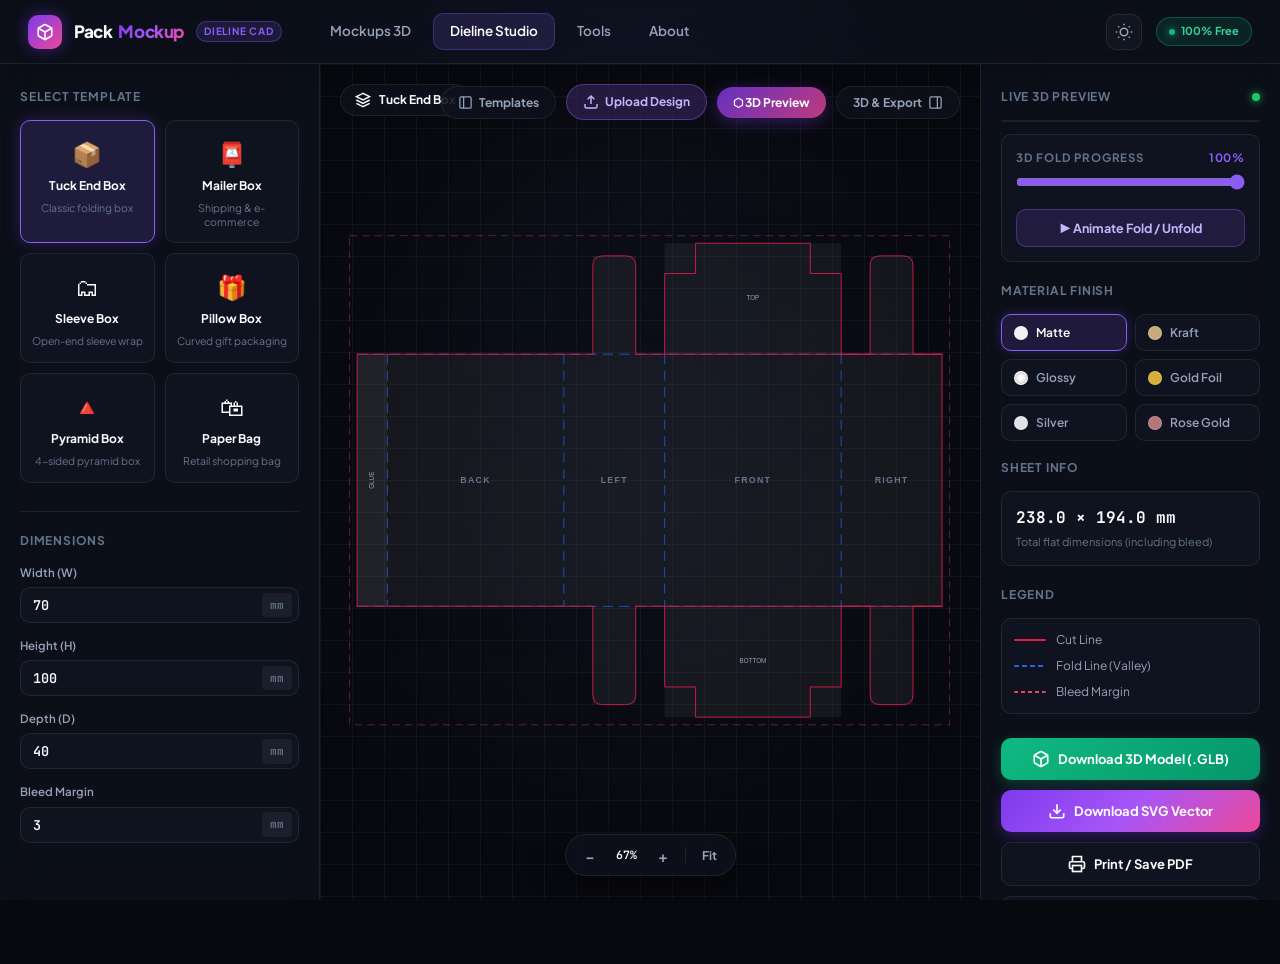
==== commit fe0461cd: "feat: Redesign aesthetic dark studio UI with glassmorphism and collapsible sidebars" ====
--- a/dieline.html
+++ b/dieline.html
@@ -5,31 +5,51 @@
   <meta name="viewport" content="width=device-width, initial-scale=1.0" />
   <title>Dieline Maker — PackMockup</title>
   <meta name="description" content="Free packaging dieline templates. Download SVG, PDF or PNG die-cut templates for boxes, bags and more." />
+  <meta name="color-scheme" content="dark light">
   <link rel="stylesheet" href="css/style.css" />
   <link rel="stylesheet" href="css/dieline.css" />
   <link rel="preconnect" href="https://fonts.googleapis.com" />
   <link rel="preconnect" href="https://fonts.gstatic.com" crossorigin />
+  <script>
+    // Theme initializer to avoid FOUC
+    const savedTheme = localStorage.getItem('packmockup-theme') || 'dark';
+    document.documentElement.setAttribute('data-theme', savedTheme);
+  </script>
 </head>
 <body>
 
 <!-- ─── HEADER ─────────────────────────────────────────────── -->
 <header class="header">
-  <div class="logo">
-    <svg width="28" height="28" viewBox="0 0 28 28" fill="none">
-      <rect width="28" height="28" rx="7" fill="#731EFF"/>
-      <path d="M7 8h8c2.2 0 4 1.8 4 4s-1.8 4-4 4H7V8z" fill="white"/>
-      <path d="M7 16h10l3 4H7v-4z" fill="rgba(255,255,255,0.6)"/>
-    </svg>
-    Pack<span>Mockup</span>
-  </div>
+  <a href="index.html" class="logo">
+    <div class="logo-icon-wrap">
+      <svg width="18" height="18" viewBox="0 0 24 24" fill="none" stroke="white" stroke-width="2.2" stroke-linecap="round" stroke-linejoin="round">
+        <path d="M21 16V8a2 2 0 0 0-1-1.73l-7-4a2 2 0 0 0-2 0l-7 4A2 2 0 0 0 3 8v8a2 2 0 0 0 1 1.73l7 4a2 2 0 0 0 2 0l7-4A2 2 0 0 0 21 16z"/>
+        <polyline points="3.27 6.96 12 12.01 20.73 6.96"/>
+        <line x1="12" y1="22.08" x2="12" y2="12"/>
+      </svg>
+    </div>
+    <div class="logo-text">Pack<span>Mockup</span></div>
+    <span class="logo-pill">Dieline CAD</span>
+  </a>
+
   <nav class="header-nav">
-    <a href="index.html">Mockups</a>
-    <a href="dieline.html" class="active">Dieline</a>
+    <a href="index.html">Mockups 3D</a>
+    <a href="dieline.html" class="active">Dieline Studio</a>
     <a href="#">Tools</a>
     <a href="#">About</a>
   </nav>
+
   <div class="header-right">
-    <span class="badge-free">100% Free</span>
+    <!-- Theme Toggle -->
+    <button class="btn-theme-toggle" id="btn-theme-toggle" title="Toggle Dark/Light Mode">
+      <svg class="icon-sun" width="18" height="18" viewBox="0 0 24 24" fill="none" stroke="currentColor" stroke-width="2">
+        <circle cx="12" cy="12" r="5"/><line x1="12" y1="1" x2="12" y2="3"/><line x1="12" y1="21" x2="12" y2="23"/><line x1="4.22" y1="4.22" x2="5.64" y2="5.64"/><line x1="18.36" y1="18.36" x2="19.78" y2="19.78"/><line x1="1" y1="12" x2="3" y2="12"/><line x1="21" y1="12" x2="23" y2="12"/><line x1="4.22" y1="19.78" x2="5.64" y2="18.36"/><line x1="18.36" y1="5.64" x2="19.78" y2="4.22"/>
+      </svg>
+      <svg class="icon-moon" width="18" height="18" viewBox="0 0 24 24" fill="none" stroke="currentColor" stroke-width="2" style="display:none;">
+        <path d="M21 12.79A9 9 0 1 1 11.21 3 7 7 0 0 0 21 12.79z"/>
+      </svg>
+    </button>
+    <span class="badge-free"><span class="pulsing-dot"></span> 100% Free</span>
   </div>
 </header>
 
@@ -57,6 +77,15 @@
     </div>
     
     <div class="preview-actions">
+      <!-- Toggle Left Sidebar -->
+      <button class="dl-action-btn toggle" id="btn-toggle-dl-left" title="Toggle Templates & Dimensions Panel">
+        <svg width="15" height="15" viewBox="0 0 24 24" fill="none" stroke="currentColor" stroke-width="2">
+          <rect x="3" y="3" width="18" height="18" rx="2" ry="2"/>
+          <line x1="9" y1="3" x2="9" y2="21"/>
+        </svg>
+        <span>Templates</span>
+      </button>
+
       <label class="dl-action-btn primary" id="btn-upload-design">
         <svg width="16" height="16" viewBox="0 0 24 24" fill="none" stroke="currentColor" stroke-width="2.2">
           <path d="M21 15v4a2 2 0 0 1-2 2H5a2 2 0 0 1-2-2v-4"/>
@@ -68,6 +97,15 @@
       </label>
       <button class="dl-action-btn special" id="btn-3d-preview">
         ⬡ 3D Preview
+      </button>
+
+      <!-- Toggle Right Panel -->
+      <button class="dl-action-btn toggle" id="btn-toggle-dl-right" title="Toggle 3D & Export Panel">
+        <span>3D & Export</span>
+        <svg width="15" height="15" viewBox="0 0 24 24" fill="none" stroke="currentColor" stroke-width="2">
+          <rect x="3" y="3" width="18" height="18" rx="2" ry="2"/>
+          <line x1="15" y1="3" x2="15" y2="21"/>
+        </svg>
       </button>
     </div>
     
--- a/css/style.css
+++ b/css/style.css
@@ -1,134 +1,362 @@
-/* ─── PackMockup — Packaging Mockup Generator ───────────────── */
-@import url('https://fonts.googleapis.com/css2?family=Inter:wght@300;400;500;600;700;800&display=swap');
-
-/* ─── CSS Variables ────────────────────────────────────────── */
+/* ─── PackMockup — Next-Gen 3D Packaging Studio & Dieline Maker ─── */
+@import url('https://fonts.googleapis.com/css2?family=Plus+Jakarta+Sans:wght@300;400;500;600;700;800&family=JetBrains+Mono:wght@400;500;600&display=swap');
+
+/* ─── Design Tokens & CSS Variables ────────────────────────── */
 :root {
-  --primary: #731eff;
-  --primary-dark: #5a17cc;
-  --primary-light: #efe8ff;
-  --primary-alpha: rgba(115, 30, 255, 0.12);
-  --text-primary: #111111;
-  --text-secondary: #555555;
-  --text-muted: #888888;
-  --bg: #f7f7fb;
+  /* Color Scheme: Default Dark Obsidian Studio */
+  color-scheme: dark;
+  
+  --bg-base: #08090e;
+  --bg-deep: #050609;
+  --bg-subtle: #0e111a;
+  
+  --surface: #121520;
+  --surface-hover: #181d2c;
+  --surface-card: rgba(18, 22, 36, 0.75);
+  --surface-glass: rgba(14, 17, 28, 0.78);
+  
+  --border: rgba(255, 255, 255, 0.08);
+  --border-subtle: rgba(255, 255, 255, 0.05);
+  --border-hover: rgba(139, 92, 246, 0.45);
+  --border-glow: rgba(139, 92, 246, 0.25);
+  
+  --primary: #8b5cf6;
+  --primary-glow: rgba(139, 92, 246, 0.35);
+  --primary-alpha: rgba(139, 92, 246, 0.14);
+  --primary-gradient: linear-gradient(135deg, #7c3aed 0%, #a855f7 50%, #ec4899 100%);
+  
+  --accent-cyan: #06b6d4;
+  --accent-gold: #f59e0b;
+  --accent-emerald: #10b981;
+  --accent-pink: #ec4899;
+  
+  --text-primary: #f8fafc;
+  --text-secondary: #94a3b8;
+  --text-muted: #64748b;
+  --text-invert: #090a0f;
+  
+  --radius-xs: 6px;
+  --radius-sm: 10px;
+  --radius-md: 14px;
+  --radius-lg: 18px;
+  --radius-xl: 24px;
+  --radius-pill: 9999px;
+  
+  --header-h: 64px;
+  --sidebar-w: 240px;
+  
+  --shadow-subtle: 0 2px 8px rgba(0, 0, 0, 0.3);
+  --shadow-card: 0 12px 32px -4px rgba(0, 0, 0, 0.5), inset 0 1px 0 rgba(255, 255, 255, 0.08);
+  --shadow-glow: 0 0 28px -4px rgba(139, 92, 246, 0.28);
+  
+  --font-sans: 'Plus Jakarta Sans', -apple-system, BlinkMacSystemFont, sans-serif;
+  --font-mono: 'JetBrains Mono', monospace;
+  
+  --transition: 0.22s cubic-bezier(0.16, 1, 0.3, 1);
+  --transition-bounce: 0.35s cubic-bezier(0.34, 1.56, 0.64, 1);
+}
+
+/* Light Theme Variables */
+[data-theme="light"] {
+  color-scheme: light;
+  
+  --bg-base: #f8fafc;
+  --bg-deep: #f1f5f9;
+  --bg-subtle: #e2e8f0;
+  
   --surface: #ffffff;
-  --border: #e4e4e8;
-  --border-hover: #c8c8d0;
-  --shadow-sm: 0 1px 3px rgba(0,0,0,0.07), 0 1px 2px rgba(0,0,0,0.05);
-  --shadow-md: 0 4px 12px rgba(0,0,0,0.08), 0 2px 4px rgba(0,0,0,0.04);
-  --shadow-lg: 0 12px 32px rgba(0,0,0,0.1), 0 4px 12px rgba(0,0,0,0.06);
-  --radius-sm: 8px;
-  --radius-md: 12px;
-  --radius-lg: 16px;
-  --radius-xl: 20px;
-  --header-h: 60px;
-  --sidebar-w: 220px;
-  --transition: 0.18s cubic-bezier(0.4, 0, 0.2, 1);
-}
-
-/* ─── Reset & Base ──────────────────────────────────────────── */
-*, *::before, *::after { box-sizing: border-box; margin: 0; padding: 0; }
-html { scroll-behavior: smooth; }
+  --surface-hover: #f8fafc;
+  --surface-card: rgba(255, 255, 255, 0.85);
+  --surface-glass: rgba(255, 255, 255, 0.82);
+  
+  --border: rgba(0, 0, 0, 0.08);
+  --border-subtle: rgba(0, 0, 0, 0.05);
+  --border-hover: rgba(124, 58, 237, 0.5);
+  --border-glow: rgba(124, 58, 237, 0.2);
+  
+  --text-primary: #0f172a;
+  --text-secondary: #475569;
+  --text-muted: #94a3b8;
+  --text-invert: #ffffff;
+  
+  --shadow-subtle: 0 2px 8px rgba(0, 0, 0, 0.06);
+  --shadow-card: 0 10px 28px -4px rgba(0, 0, 0, 0.08), inset 0 1px 0 rgba(255, 255, 255, 1);
+  --shadow-glow: 0 0 24px -2px rgba(139, 92, 246, 0.2);
+}
+
+/* ─── Global Reset & Typography ───────────────────────────── */
+*, *::before, *::after {
+  box-sizing: border-box;
+  margin: 0;
+  padding: 0;
+}
+
+html {
+  scroll-behavior: smooth;
+  color-scheme: dark;
+}
+
 body {
-  font-family: 'Inter', -apple-system, BlinkMacSystemFont, sans-serif;
-  background: var(--bg);
+  font-family: var(--font-sans);
+  background-color: var(--bg-base);
   color: var(--text-primary);
   font-size: 14px;
   line-height: 1.5;
   -webkit-font-smoothing: antialiased;
+  -moz-osx-font-smoothing: grayscale;
   overflow-x: hidden;
-}
-img, canvas { display: block; }
-button { cursor: pointer; border: none; background: none; font-family: inherit; }
-input, select { font-family: inherit; }
-a { color: inherit; text-decoration: none; }
-
-/* ─── Header ────────────────────────────────────────────────── */
+  position: relative;
+  min-height: 100vh;
+}
+
+/* Atmospheric Studio Glows */
+body::before {
+  content: '';
+  position: fixed;
+  top: -20%;
+  left: 20%;
+  width: 60vw;
+  height: 60vh;
+  background: radial-gradient(circle, rgba(139, 92, 246, 0.12) 0%, rgba(6, 182, 212, 0.04) 50%, transparent 70%);
+  filter: blur(80px);
+  pointer-events: none;
+  z-index: 0;
+}
+
+img, canvas {
+  display: block;
+  max-width: 100%;
+}
+
+button {
+  cursor: pointer;
+  border: none;
+  background: none;
+  font-family: inherit;
+  font-size: inherit;
+  color: inherit;
+}
+
+input, select {
+  font-family: inherit;
+  font-size: inherit;
+  color: inherit;
+}
+
+a {
+  color: inherit;
+  text-decoration: none;
+}
+
+/* Custom Sleek Scrollbar */
+::-webkit-scrollbar {
+  width: 5px;
+  height: 5px;
+}
+::-webkit-scrollbar-track {
+  background: transparent;
+}
+::-webkit-scrollbar-thumb {
+  background: rgba(255, 255, 255, 0.15);
+  border-radius: 9999px;
+}
+::-webkit-scrollbar-thumb:hover {
+  background: rgba(139, 92, 246, 0.5);
+}
+
+/* ─── Frosted Studio Header ───────────────────────────────── */
 .header {
   position: fixed;
-  top: 0; left: 0; right: 0;
+  top: 0;
+  left: 0;
+  right: 0;
   height: var(--header-h);
-  background: var(--surface);
+  background: var(--surface-glass);
+  backdrop-filter: blur(20px) saturate(180%);
+  -webkit-backdrop-filter: blur(20px) saturate(180%);
   border-bottom: 1px solid var(--border);
   display: flex;
   align-items: center;
-  padding: 0 24px;
+  padding: 0 28px;
   gap: 32px;
   z-index: 1000;
-  box-shadow: var(--shadow-sm);
+  box-shadow: 0 4px 20px rgba(0, 0, 0, 0.15);
 }
 
 .logo {
   display: flex;
   align-items: center;
-  gap: 10px;
-  font-size: 18px;
+  gap: 12px;
+  font-size: 17px;
   font-weight: 800;
-  letter-spacing: -0.5px;
+  letter-spacing: -0.4px;
+  white-space: nowrap;
+  user-select: none;
+}
+
+.logo-icon-wrap {
+  width: 34px;
+  height: 34px;
+  background: linear-gradient(135deg, #7c3aed 0%, #ec4899 100%);
+  border-radius: 10px;
+  display: flex;
+  align-items: center;
+  justify-content: center;
+  box-shadow: 0 0 16px rgba(124, 58, 237, 0.45);
+  flex-shrink: 0;
+  transition: transform var(--transition-bounce);
+}
+
+.logo:hover .logo-icon-wrap {
+  transform: rotate(-6deg) scale(1.06);
+}
+
+.logo-text {
+  display: flex;
+  align-items: center;
+  gap: 6px;
+}
+
+.logo-text span {
+  background: var(--primary-gradient);
+  -webkit-background-clip: text;
+  -webkit-text-fill-color: transparent;
+}
+
+.logo-pill {
+  font-size: 10px;
+  font-weight: 700;
+  text-transform: uppercase;
+  letter-spacing: 0.8px;
+  padding: 2px 7px;
+  border-radius: 9999px;
+  background: rgba(139, 92, 246, 0.15);
+  border: 1px solid rgba(139, 92, 246, 0.35);
+  color: var(--primary);
+}
+
+.header-nav {
+  display: flex;
+  align-items: center;
+  gap: 6px;
+  flex: 1;
+}
+
+.header-nav a {
+  padding: 7px 16px;
+  border-radius: var(--radius-sm);
+  font-size: 13.5px;
+  font-weight: 600;
+  color: var(--text-secondary);
+  transition: all var(--transition);
+  position: relative;
+}
+
+.header-nav a:hover {
   color: var(--text-primary);
-  white-space: nowrap;
-}
-.logo svg { flex-shrink: 0; }
-.logo span { color: var(--primary); }
-
-.header-nav {
-  display: flex;
-  align-items: center;
-  gap: 4px;
-  flex: 1;
-}
-.header-nav a {
-  padding: 6px 14px;
+  background: rgba(255, 255, 255, 0.05);
+}
+
+.header-nav a.active {
+  color: #fff;
+  background: rgba(139, 92, 246, 0.15);
+  border: 1px solid rgba(139, 92, 246, 0.3);
+}
+
+.header-right {
+  display: flex;
+  align-items: center;
+  gap: 14px;
+  margin-left: auto;
+}
+
+/* Theme Toggle Button */
+.btn-theme-toggle {
+  width: 36px;
+  height: 36px;
   border-radius: var(--radius-sm);
-  font-size: 14px;
-  font-weight: 500;
+  display: flex;
+  align-items: center;
+  justify-content: center;
+  border: 1px solid var(--border);
+  background: var(--surface);
   color: var(--text-secondary);
-  transition: color var(--transition), background var(--transition);
-}
-.header-nav a:hover { color: var(--text-primary); background: var(--bg); }
-.header-nav a.active { color: var(--primary); background: var(--primary-alpha); }
-
-.header-right {
-  display: flex;
-  align-items: center;
-  gap: 12px;
-  margin-left: auto;
-}
+  transition: all var(--transition);
+}
+
+.btn-theme-toggle:hover {
+  border-color: var(--primary);
+  color: var(--primary);
+  transform: scale(1.05);
+}
+
 .badge-free {
   font-size: 11px;
   font-weight: 700;
-  background: linear-gradient(135deg, #00c853, #1de9b6);
-  color: white;
-  padding: 3px 10px;
-  border-radius: 20px;
-  letter-spacing: 0.5px;
-  text-transform: uppercase;
-}
-
-/* ─── Layout ────────────────────────────────────────────────── */
+  display: inline-flex;
+  align-items: center;
+  gap: 6px;
+  padding: 5px 12px;
+  border-radius: var(--radius-pill);
+  background: rgba(16, 185, 129, 0.12);
+  border: 1px solid rgba(16, 185, 129, 0.35);
+  color: #34d399;
+}
+
+.pulsing-dot {
+  width: 6px;
+  height: 6px;
+  border-radius: 50%;
+  background: #10b981;
+  box-shadow: 0 0 8px #10b981;
+  animation: pulse-dot 2s infinite;
+}
+
+@keyframes pulse-dot {
+  0% { transform: scale(0.9); opacity: 0.8; }
+  50% { transform: scale(1.3); opacity: 1; }
+  100% { transform: scale(0.9); opacity: 0.8; }
+}
+
+/* ─── Layout with Collapsible Sidebar ─────────────────────── */
 .layout {
   display: flex;
-  min-height: 100vh;
-  padding-top: var(--header-h);
-}
-
-/* ─── Sidebar ───────────────────────────────────────────────── */
+  min-height: calc(100vh - var(--header-h));
+  margin-top: var(--header-h);
+  position: relative;
+  transition: all var(--transition);
+}
+
 .sidebar {
   width: var(--sidebar-w);
-  flex-shrink: 0;
   position: fixed;
   top: var(--header-h);
   left: 0;
   bottom: 0;
-  background: var(--surface);
+  background: var(--surface-glass);
+  backdrop-filter: blur(20px);
+  -webkit-backdrop-filter: blur(20px);
   border-right: 1px solid var(--border);
   overflow-y: auto;
-  padding: 16px 12px;
+  padding: 20px 14px;
   z-index: 100;
-}
-.sidebar::-webkit-scrollbar { width: 4px; }
-.sidebar::-webkit-scrollbar-track { background: transparent; }
-.sidebar::-webkit-scrollbar-thumb { background: var(--border); border-radius: 4px; }
+  transition: transform var(--transition), opacity var(--transition);
+}
+
+.layout.sidebar-collapsed .sidebar {
+  transform: translateX(-100%);
+  opacity: 0;
+  pointer-events: none;
+}
+
+.sidebar-header {
+  display: flex;
+  align-items: center;
+  justify-content: space-between;
+  padding: 4px 8px 12px;
+  margin-bottom: 8px;
+  border-bottom: 1px solid var(--border-subtle);
+}
 
 .sidebar-label {
   font-size: 11px;
@@ -136,7 +364,6 @@
   text-transform: uppercase;
   letter-spacing: 1px;
   color: var(--text-muted);
-  padding: 8px 8px 6px;
 }
 
 .cat-btn {
@@ -144,289 +371,551 @@
   align-items: center;
   gap: 10px;
   width: 100%;
-  padding: 9px 12px;
+  padding: 10px 12px;
   border-radius: var(--radius-sm);
-  font-size: 13.5px;
+  font-size: 13px;
   font-weight: 500;
   color: var(--text-secondary);
-  background: none;
-  border: none;
+  background: transparent;
+  border: 1px solid transparent;
   cursor: pointer;
   text-align: left;
   transition: all var(--transition);
-}
-.cat-btn:hover { background: var(--bg); color: var(--text-primary); }
+  margin-bottom: 3px;
+}
+
+.cat-btn:hover {
+  background: rgba(255, 255, 255, 0.04);
+  color: var(--text-primary);
+}
+
 .cat-btn.active {
-  background: var(--primary-alpha);
-  color: var(--primary);
-  font-weight: 600;
-}
+  background: rgba(139, 92, 246, 0.12);
+  border-color: rgba(139, 92, 246, 0.3);
+  color: #fff;
+  font-weight: 600;
+}
+
 .cat-btn .cat-icon {
-  width: 28px;
-  height: 28px;
-  border-radius: 7px;
-  background: var(--bg);
+  width: 26px;
+  height: 26px;
+  border-radius: 8px;
+  background: rgba(255, 255, 255, 0.05);
   display: flex;
   align-items: center;
   justify-content: center;
-  font-size: 15px;
+  font-size: 14px;
   flex-shrink: 0;
-  transition: background var(--transition);
-}
-.cat-btn.active .cat-icon { background: var(--primary-light); }
+  transition: all var(--transition);
+}
+
+.cat-btn.active .cat-icon {
+  background: rgba(139, 92, 246, 0.25);
+  box-shadow: 0 0 10px rgba(139, 92, 246, 0.3);
+}
+
 .cat-count {
   margin-left: auto;
   font-size: 11px;
+  font-family: var(--font-mono);
   color: var(--text-muted);
-  background: var(--bg);
-  padding: 1px 7px;
-  border-radius: 10px;
-  font-weight: 500;
-}
+  background: rgba(255, 255, 255, 0.05);
+  padding: 2px 7px;
+  border-radius: 8px;
+}
+
 .cat-btn.active .cat-count {
-  background: var(--primary-light);
+  background: rgba(139, 92, 246, 0.2);
   color: var(--primary);
 }
 
-/* ─── Main Content ──────────────────────────────────────────── */
+/* ─── Main Gallery Content ────────────────────────────────── */
 .main {
   flex: 1;
   margin-left: var(--sidebar-w);
-  padding: 28px 32px;
-  min-height: 100vh;
-}
-
-/* ─── Gallery Toolbar ───────────────────────────────────────── */
+  padding: 32px 40px;
+  min-height: calc(100vh - var(--header-h));
+  transition: margin-left var(--transition);
+  position: relative;
+  z-index: 1;
+}
+
+.layout.sidebar-collapsed .main {
+  margin-left: 0;
+}
+
+/* ─── Aesthetic Hero Section ──────────────────────────────── */
+.hero-banner {
+  background: linear-gradient(135deg, rgba(26, 21, 46, 0.7) 0%, rgba(14, 17, 30, 0.85) 100%);
+  border: 1px solid var(--border);
+  border-radius: var(--radius-xl);
+  padding: 40px 48px;
+  margin-bottom: 36px;
+  position: relative;
+  overflow: hidden;
+  box-shadow: var(--shadow-card);
+}
+
+.hero-banner::after {
+  content: '';
+  position: absolute;
+  top: 0; right: 0; bottom: 0; width: 40%;
+  background: radial-gradient(circle at center, rgba(139, 92, 246, 0.18) 0%, transparent 70%);
+  pointer-events: none;
+}
+
+.hero-tag {
+  display: inline-flex;
+  align-items: center;
+  gap: 8px;
+  font-size: 12px;
+  font-weight: 700;
+  text-transform: uppercase;
+  letter-spacing: 1px;
+  color: var(--accent-gold);
+  background: rgba(245, 158, 11, 0.12);
+  border: 1px solid rgba(245, 158, 11, 0.3);
+  padding: 4px 12px;
+  border-radius: var(--radius-pill);
+  margin-bottom: 16px;
+}
+
+.hero-title {
+  font-size: 34px;
+  font-weight: 800;
+  letter-spacing: -1px;
+  line-height: 1.2;
+  margin-bottom: 12px;
+  max-width: 780px;
+}
+
+.hero-title-gradient {
+  background: linear-gradient(135deg, #ffffff 30%, #c4b5fd 70%, #ec4899 100%);
+  -webkit-background-clip: text;
+  -webkit-text-fill-color: transparent;
+}
+
+.hero-subtitle {
+  font-size: 15px;
+  color: var(--text-secondary);
+  max-width: 660px;
+  line-height: 1.6;
+  margin-bottom: 24px;
+}
+
+.hero-features {
+  display: flex;
+  flex-wrap: wrap;
+  gap: 10px;
+}
+
+.hero-feature-chip {
+  display: inline-flex;
+  align-items: center;
+  gap: 6px;
+  font-size: 12px;
+  font-weight: 600;
+  color: var(--text-primary);
+  background: rgba(255, 255, 255, 0.05);
+  border: 1px solid var(--border);
+  padding: 6px 14px;
+  border-radius: var(--radius-pill);
+  backdrop-filter: blur(10px);
+}
+
+/* ─── Gallery Toolbar ─────────────────────────────────────── */
 .toolbar {
   display: flex;
   align-items: center;
+  justify-content: space-between;
   gap: 16px;
-  margin-bottom: 24px;
-}
+  margin-bottom: 28px;
+  flex-wrap: wrap;
+}
+
+.toolbar-left {
+  display: flex;
+  align-items: center;
+  gap: 14px;
+}
+
+.btn-sidebar-toggle {
+  display: inline-flex;
+  align-items: center;
+  gap: 8px;
+  padding: 8px 14px;
+  border-radius: var(--radius-sm);
+  background: var(--surface-card);
+  border: 1px solid var(--border);
+  font-size: 12.5px;
+  font-weight: 600;
+  color: var(--text-secondary);
+  transition: all var(--transition);
+}
+
+.btn-sidebar-toggle:hover {
+  background: var(--surface-hover);
+  border-color: var(--primary);
+  color: var(--text-primary);
+}
+
+.btn-sidebar-toggle.active {
+  background: var(--primary-alpha);
+  border-color: var(--primary);
+  color: var(--primary);
+}
+
 .toolbar-title {
-  font-size: 20px;
+  font-size: 22px;
   font-weight: 700;
-  letter-spacing: -0.4px;
-}
+  letter-spacing: -0.5px;
+}
+
 .toolbar-count {
   font-size: 13px;
+  font-family: var(--font-mono);
   color: var(--text-muted);
-  font-weight: 400;
-}
+  font-weight: 500;
+  margin-left: 8px;
+}
+
+.toolbar-right {
+  display: flex;
+  align-items: center;
+  gap: 12px;
+}
+
 .search-box {
   display: flex;
   align-items: center;
-  gap: 8px;
-  background: var(--surface);
-  border: 1.5px solid var(--border);
-  border-radius: var(--radius-md);
-  padding: 0 14px;
-  height: 40px;
+  gap: 10px;
+  background: var(--surface-card);
+  border: 1px solid var(--border);
+  border-radius: var(--radius-sm);
+  padding: 8px 14px;
   width: 260px;
-  transition: border-color var(--transition), box-shadow var(--transition);
-}
+  transition: all var(--transition);
+}
+
 .search-box:focus-within {
   border-color: var(--primary);
   box-shadow: 0 0 0 3px var(--primary-alpha);
-}
-.search-box svg { color: var(--text-muted); flex-shrink: 0; }
+  width: 300px;
+}
+
 .search-box input {
+  background: transparent;
   border: none;
   outline: none;
-  background: none;
-  font-size: 13.5px;
-  color: var(--text-primary);
-  flex: 1;
-}
-.search-box input::placeholder { color: var(--text-muted); }
+  width: 100%;
+  font-size: 13px;
+}
+
+.search-box input::placeholder {
+  color: var(--text-muted);
+}
 
 .filter-chips {
   display: flex;
-  gap: 8px;
-  margin-left: auto;
-}
+  gap: 6px;
+  background: var(--surface-card);
+  padding: 4px;
+  border-radius: var(--radius-sm);
+  border: 1px solid var(--border);
+}
+
 .chip {
   padding: 6px 14px;
-  border-radius: 20px;
-  font-size: 12.5px;
-  font-weight: 500;
-  border: 1.5px solid var(--border);
-  background: var(--surface);
+  border-radius: 8px;
+  font-size: 12px;
+  font-weight: 600;
   color: var(--text-secondary);
-  cursor: pointer;
-  transition: all var(--transition);
-}
-.chip:hover { border-color: var(--primary); color: var(--primary); }
+  transition: all var(--transition);
+}
+
+.chip:hover {
+  color: var(--text-primary);
+}
+
 .chip.active {
   background: var(--primary);
-  border-color: var(--primary);
-  color: white;
-}
-
-/* ─── Mockup Grid ───────────────────────────────────────────── */
+  color: #fff;
+  box-shadow: 0 2px 10px rgba(139, 92, 246, 0.4);
+}
+
+/* ─── Mockup Grid & Cards ─────────────────────────────────── */
 .mockup-grid {
   display: grid;
-  grid-template-columns: repeat(auto-fill, minmax(220px, 1fr));
-  gap: 20px;
+  grid-template-columns: repeat(auto-fill, minmax(280px, 1fr));
+  gap: 24px;
 }
 
 .mockup-card {
-  background: var(--surface);
-  border: 1.5px solid var(--border);
-  border-radius: var(--radius-xl);
+  background: var(--surface-card);
+  border: 1px solid var(--border);
+  border-radius: var(--radius-lg);
   overflow: hidden;
   cursor: pointer;
-  transition: all var(--transition);
+  transition: transform var(--transition), border-color var(--transition), box-shadow var(--transition);
   position: relative;
-}
+  display: flex;
+  flex-direction: column;
+}
+
 .mockup-card:hover {
-  border-color: var(--primary);
-  box-shadow: var(--shadow-md), 0 0 0 1px var(--primary);
-  transform: translateY(-2px);
+  transform: translateY(-5px);
+  border-color: rgba(139, 92, 246, 0.45);
+  box-shadow: 0 16px 36px -8px rgba(0, 0, 0, 0.5), 0 0 24px -4px rgba(139, 92, 246, 0.25);
 }
 
 .card-thumb {
-  aspect-ratio: 1;
-  background: var(--bg);
+  position: relative;
+  background: radial-gradient(circle at center, rgba(30, 35, 55, 0.4) 0%, rgba(12, 14, 22, 0.8) 100%);
+  height: 250px;
   display: flex;
   align-items: center;
   justify-content: center;
-  position: relative;
   overflow: hidden;
-}
+  border-bottom: 1px solid var(--border-subtle);
+}
+
 .card-thumb canvas {
-  width: 100%;
-  height: 100%;
+  width: 220px;
+  height: 220px;
   object-fit: contain;
-}
+  transition: transform var(--transition);
+}
+
+.mockup-card:hover .card-thumb canvas {
+  transform: scale(1.05);
+}
+
 .card-badge {
   position: absolute;
-  top: 10px;
-  left: 10px;
-  font-size: 10px;
+  top: 14px;
+  left: 14px;
+  font-size: 11px;
   font-weight: 700;
-  padding: 3px 8px;
-  border-radius: 6px;
-  text-transform: uppercase;
-  letter-spacing: 0.5px;
-}
-.card-badge.popular { background: #fff3e0; color: #e65100; }
-.card-badge.new { background: #e8f5e9; color: #2e7d32; }
-
+  padding: 4px 10px;
+  border-radius: var(--radius-pill);
+  backdrop-filter: blur(10px);
+  z-index: 2;
+  box-shadow: 0 2px 8px rgba(0,0,0,0.3);
+}
+
+.card-badge.popular {
+  background: rgba(245, 158, 11, 0.15);
+  border: 1px solid rgba(245, 158, 11, 0.4);
+  color: #fbbf24;
+}
+
+.card-badge.new {
+  background: rgba(16, 185, 129, 0.15);
+  border: 1px solid rgba(16, 185, 129, 0.4);
+  color: #34d399;
+}
+
+.card-badge.is3d {
+  background: rgba(139, 92, 246, 0.2);
+  border: 1px solid rgba(139, 92, 246, 0.45);
+  color: #c4b5fd;
+}
+
+/* Hover Button Overlay */
 .card-hover-overlay {
   position: absolute;
   inset: 0;
-  background: rgba(115, 30, 255, 0.06);
+  background: rgba(9, 10, 16, 0.4);
+  backdrop-filter: blur(3px);
+  display: flex;
+  align-items: center;
+  justify-content: center;
   opacity: 0;
   transition: opacity var(--transition);
-  display: flex;
-  align-items: center;
-  justify-content: center;
-}
-.mockup-card:hover .card-hover-overlay { opacity: 1; }
+  z-index: 3;
+}
+
+.mockup-card:hover .card-hover-overlay {
+  opacity: 1;
+}
+
 .card-hover-btn {
-  background: var(--primary);
-  color: white;
+  background: var(--primary-gradient);
+  color: #fff;
   font-size: 13px;
-  font-weight: 600;
+  font-weight: 700;
   padding: 10px 22px;
-  border-radius: var(--radius-md);
-  box-shadow: var(--shadow-md);
-  transform: translateY(6px);
+  border-radius: var(--radius-pill);
+  box-shadow: 0 6px 20px rgba(124, 58, 237, 0.4);
+  transform: translateY(8px);
   transition: transform var(--transition);
 }
-.mockup-card:hover .card-hover-btn { transform: translateY(0); }
+
+.mockup-card:hover .card-hover-btn {
+  transform: translateY(0);
+}
 
 .card-info {
-  padding: 14px 16px;
-  border-top: 1px solid var(--border);
-}
+  padding: 18px 20px;
+  display: flex;
+  align-items: center;
+  justify-content: space-between;
+}
+
 .card-name {
-  font-size: 13.5px;
-  font-weight: 600;
+  font-size: 14.5px;
+  font-weight: 700;
   color: var(--text-primary);
-  margin-bottom: 6px;
-}
+}
+
 .card-variants {
   display: flex;
   gap: 5px;
-  flex-wrap: wrap;
-}
+}
+
 .color-dot {
-  width: 14px;
-  height: 14px;
+  width: 12px;
+  height: 12px;
   border-radius: 50%;
-  border: 1.5px solid rgba(0,0,0,0.12);
+  border: 1.5px solid rgba(255, 255, 255, 0.2);
   transition: transform var(--transition);
-  cursor: pointer;
-}
-.color-dot:hover { transform: scale(1.25); }
-
-/* ─── Editor Page ───────────────────────────────────────────── */
+}
+
+.color-dot:hover {
+  transform: scale(1.3);
+}
+
+/* ─── 3D Studio Workspace (Editor Page) ───────────────────── */
 .editor-page {
   display: none;
   position: fixed;
-  inset: 0;
-  padding-top: var(--header-h);
-  background: var(--bg);
+  top: var(--header-h);
+  left: 0;
+  right: 0;
+  bottom: 0;
+  background: var(--bg-base);
   z-index: 500;
+}
+
+.editor-page.open {
+  display: block;
+}
+
+.editor-layout {
+  display: flex;
+  height: 100%;
   overflow: hidden;
-}
-.editor-page.open { display: flex; }
-
-.editor-layout {
-  display: flex;
-  height: 100%;
-  width: 100%;
-}
-
-/* ─── Editor Controls ───────────────────────────────────────── */
+  position: relative;
+}
+
+/* Controls Panel */
 .editor-controls {
-  width: 280px;
+  width: 320px;
   flex-shrink: 0;
-  background: var(--surface);
+  background: var(--surface-glass);
+  backdrop-filter: blur(24px);
+  -webkit-backdrop-filter: blur(24px);
   border-right: 1px solid var(--border);
   display: flex;
   flex-direction: column;
   overflow-y: auto;
-}
-.editor-controls::-webkit-scrollbar { width: 4px; }
-.editor-controls::-webkit-scrollbar-thumb { background: var(--border); border-radius: 4px; }
+  transition: margin-left var(--transition), opacity var(--transition);
+  z-index: 10;
+}
+
+.editor-layout.controls-collapsed .editor-controls {
+  margin-left: -320px;
+  opacity: 0;
+  pointer-events: none;
+}
 
 .ctrl-header {
-  padding: 20px 20px 14px;
+  padding: 20px 22px 16px;
   border-bottom: 1px solid var(--border);
 }
+
 .ctrl-back {
   display: inline-flex;
   align-items: center;
-  gap: 6px;
+  gap: 8px;
   font-size: 13px;
+  font-weight: 600;
   color: var(--text-secondary);
-  font-weight: 500;
-  margin-bottom: 12px;
-  padding: 4px 0;
   cursor: pointer;
+  margin-bottom: 14px;
   transition: color var(--transition);
 }
-.ctrl-back:hover { color: var(--primary); }
+
+.ctrl-back:hover {
+  color: var(--primary);
+}
+
 .ctrl-title {
-  font-size: 17px;
-  font-weight: 700;
-  letter-spacing: -0.3px;
-}
+  font-size: 18px;
+  font-weight: 800;
+  letter-spacing: -0.4px;
+}
+
 .ctrl-category {
   font-size: 12px;
   color: var(--text-muted);
-  margin-top: 2px;
+  text-transform: capitalize;
   font-weight: 500;
-  text-transform: capitalize;
+}
+
+.badge-3d {
+  font-size: 10px;
+  font-weight: 700;
+  padding: 2px 8px;
+  border-radius: var(--radius-pill);
+  background: rgba(139, 92, 246, 0.2);
+  border: 1px solid rgba(139, 92, 246, 0.4);
+  color: #c4b5fd;
+}
+
+/* Studio Tabs */
+.studio-tabs {
+  display: flex;
+  background: rgba(0, 0, 0, 0.25);
+  border-bottom: 1px solid var(--border);
+  padding: 4px 8px;
+  gap: 4px;
+}
+
+.studio-tab-btn {
+  flex: 1;
+  padding: 9px 4px;
+  font-size: 11.5px;
+  font-weight: 600;
+  color: var(--text-secondary);
+  border-radius: var(--radius-xs);
+  transition: all var(--transition);
+  text-align: center;
+}
+
+.studio-tab-btn:hover {
+  color: var(--text-primary);
+  background: rgba(255, 255, 255, 0.05);
+}
+
+.studio-tab-btn.active {
+  color: #fff;
+  background: rgba(139, 92, 246, 0.25);
+  border: 1px solid rgba(139, 92, 246, 0.4);
+  box-shadow: 0 0 12px rgba(139, 92, 246, 0.2);
+}
+
+/* Tab Panes */
+.tab-pane {
+  padding: 18px 22px;
+  overflow-y: auto;
+  flex: 1;
 }
 
 .ctrl-section {
-  padding: 16px 20px;
-  border-bottom: 1px solid var(--border);
-}
+  margin-bottom: 24px;
+}
+
 .ctrl-section-label {
   font-size: 11px;
   font-weight: 700;
@@ -436,28 +925,30 @@
   margin-bottom: 12px;
 }
 
-/* Upload button */
+/* Upload Button */
 .upload-btn {
   display: flex;
   align-items: center;
   justify-content: center;
   gap: 10px;
   width: 100%;
-  padding: 14px;
-  border: 2px dashed var(--border);
+  padding: 16px;
   border-radius: var(--radius-md);
-  font-size: 14px;
-  font-weight: 600;
-  color: var(--text-secondary);
-  background: var(--bg);
+  border: 2px dashed rgba(139, 92, 246, 0.4);
+  background: rgba(139, 92, 246, 0.06);
+  color: var(--primary);
+  font-weight: 700;
+  font-size: 13.5px;
   cursor: pointer;
   transition: all var(--transition);
 }
+
 .upload-btn:hover {
+  background: rgba(139, 92, 246, 0.12);
   border-color: var(--primary);
-  color: var(--primary);
-  background: var(--primary-alpha);
-}
+  transform: translateY(-1px);
+}
+
 .upload-hint {
   font-size: 11.5px;
   color: var(--text-muted);
@@ -465,641 +956,411 @@
   margin-top: 8px;
 }
 
-/* Uploaded image preview */
+/* Uploaded Preview */
 .uploaded-preview {
   display: none;
-  position: relative;
-  border-radius: var(--radius-md);
-  overflow: hidden;
-  aspect-ratio: 16/9;
-  background: var(--bg);
-}
-.uploaded-preview.has-image { display: block; }
+  align-items: center;
+  justify-content: space-between;
+  background: var(--surface-card);
+  border: 1px solid var(--border);
+  border-radius: var(--radius-sm);
+  padding: 8px 12px;
+  margin-top: 12px;
+}
+
+.uploaded-preview.has-image {
+  display: flex;
+}
+
 .uploaded-preview img {
-  width: 100%;
-  height: 100%;
+  width: 48px;
+  height: 48px;
   object-fit: cover;
-}
+  border-radius: 6px;
+  border: 1px solid var(--border);
+}
+
 .uploaded-preview-remove {
-  position: absolute;
-  top: 6px;
-  right: 6px;
-  width: 24px;
-  height: 24px;
-  background: rgba(0,0,0,0.6);
-  color: white;
+  width: 28px;
+  height: 28px;
   border-radius: 50%;
+  background: rgba(255, 255, 255, 0.08);
   display: flex;
   align-items: center;
   justify-content: center;
   cursor: pointer;
+  transition: all var(--transition);
+}
+
+.uploaded-preview-remove:hover {
+  background: rgba(239, 68, 68, 0.2);
+  color: #ef4444;
+}
+
+/* Face Grid */
+.face-grid {
+  display: grid;
+  grid-template-columns: repeat(3, 1fr);
+  gap: 6px;
+  margin-bottom: 8px;
+}
+
+.face-btn {
+  padding: 8px 6px;
+  border: 1px solid var(--border);
+  border-radius: var(--radius-xs);
+  background: var(--surface-card);
+  font-size: 11.5px;
+  font-weight: 600;
+  color: var(--text-secondary);
+  transition: all var(--transition);
+  text-align: center;
+}
+
+.face-btn:hover {
+  border-color: var(--primary);
+  color: var(--text-primary);
+}
+
+.face-btn.active {
+  border-color: var(--primary);
+  background: rgba(139, 92, 246, 0.2);
+  color: #fff;
+  box-shadow: 0 0 10px rgba(139, 92, 246, 0.25);
+}
+
+.face-hint {
+  font-size: 11px;
+  color: var(--text-muted);
+}
+
+/* Modern Sliders */
+.slider-row {
+  display: flex;
+  align-items: center;
+  justify-content: space-between;
+  gap: 12px;
+  margin-bottom: 14px;
+}
+
+.slider-label {
   font-size: 12px;
-  line-height: 1;
-}
-.upload-btn-small {
-  margin-top: 8px;
-  font-size: 12px;
-  padding: 8px;
-}
-
-/* Color variants */
-.variants-grid {
-  display: grid;
-  grid-template-columns: repeat(auto-fill, minmax(36px, 1fr));
-  gap: 8px;
-}
-.variant-btn {
-  width: 36px;
-  height: 36px;
-  border-radius: 50%;
-  border: 2px solid transparent;
-  cursor: pointer;
-  transition: all var(--transition);
-  position: relative;
-  outline: none;
-}
-.variant-btn:hover { transform: scale(1.12); }
-.variant-btn.active {
-  border-color: var(--primary);
-  box-shadow: 0 0 0 3px var(--primary-alpha);
-}
-.variant-btn::after {
-  content: '✓';
-  position: absolute;
-  inset: 0;
-  display: flex;
-  align-items: center;
-  justify-content: center;
-  font-size: 14px;
-  color: white;
-  text-shadow: 0 1px 2px rgba(0,0,0,0.5);
-  opacity: 0;
-  transition: opacity var(--transition);
-}
-.variant-btn.active::after { opacity: 1; }
-
-/* Sliders */
-.slider-row {
-  display: flex;
-  align-items: center;
-  gap: 12px;
-  margin-bottom: 12px;
-}
-.slider-label {
-  font-size: 12.5px;
+  font-weight: 600;
   color: var(--text-secondary);
-  font-weight: 500;
-  width: 72px;
+  width: 65px;
   flex-shrink: 0;
 }
+
 .slider {
   flex: 1;
   -webkit-appearance: none;
   appearance: none;
-  height: 4px;
-  border-radius: 2px;
-  background: var(--border);
+  height: 5px;
+  border-radius: 9999px;
+  background: rgba(255, 255, 255, 0.12);
   outline: none;
-}
+  cursor: pointer;
+}
+
 .slider::-webkit-slider-thumb {
   -webkit-appearance: none;
+  appearance: none;
   width: 16px;
   height: 16px;
   border-radius: 50%;
   background: var(--primary);
-  border: 2px solid white;
-  box-shadow: 0 1px 4px rgba(115,30,255,0.4);
+  box-shadow: 0 0 10px rgba(139, 92, 246, 0.8);
   cursor: pointer;
   transition: transform var(--transition);
 }
-.slider::-webkit-slider-thumb:hover { transform: scale(1.2); }
+
+.slider::-webkit-slider-thumb:hover {
+  transform: scale(1.2);
+}
+
 .slider-value {
-  font-size: 12px;
-  color: var(--text-muted);
-  font-weight: 600;
-  width: 36px;
+  font-size: 11.5px;
+  font-family: var(--font-mono);
+  font-weight: 600;
+  color: var(--primary);
+  width: 44px;
   text-align: right;
-  flex-shrink: 0;
-}
-
-/* Background selector */
-.bg-options {
-  display: flex;
-  gap: 8px;
-}
-.bg-btn {
-  width: 36px;
-  height: 36px;
-  border-radius: var(--radius-sm);
-  border: 2px solid var(--border);
-  cursor: pointer;
-  transition: all var(--transition);
-  display: flex;
-  align-items: center;
-  justify-content: center;
-  font-size: 10px;
-  font-weight: 600;
-  color: var(--text-muted);
-}
-.bg-btn.white { background: #ffffff; }
-.bg-btn.light { background: #f5f5f5; }
-.bg-btn.dark  { background: #1a1a1a; }
-.bg-btn.custom { background: linear-gradient(135deg, #ff6b6b, #ffd93d, #6bcb77, #4d96ff); border: none; }
-.bg-btn:hover, .bg-btn.active { border-color: var(--primary); box-shadow: 0 0 0 2px var(--primary-alpha); }
-.bg-color-input { width: 0; height: 0; opacity: 0; position: absolute; }
-
-/* ─── Export Section ─────────────────────────────────────────── */
-.export-section {
-  padding: 20px;
-  margin-top: auto;
-  border-top: 1px solid var(--border);
-  background: var(--surface);
-}
-.resolution-select {
-  width: 100%;
-  padding: 10px 14px;
-  border: 1.5px solid var(--border);
-  border-radius: var(--radius-md);
-  font-size: 13px;
-  font-weight: 500;
-  color: var(--text-primary);
-  background: var(--bg);
-  margin-bottom: 12px;
-  outline: none;
-  cursor: pointer;
-  transition: border-color var(--transition);
-  appearance: none;
-  background-image: url("data:image/svg+xml,%3Csvg xmlns='http://www.w3.org/2000/svg' width='12' height='12' viewBox='0 0 24 24' fill='none' stroke='%23888' stroke-width='2'%3E%3Cpath d='m6 9 6 6 6-6'/%3E%3C/svg%3E");
-  background-repeat: no-repeat;
-  background-position: right 12px center;
-  padding-right: 36px;
-}
-.resolution-select:focus { border-color: var(--primary); }
-
-.export-btn {
-  display: flex;
-  align-items: center;
-  justify-content: center;
-  gap: 10px;
-  width: 100%;
-  padding: 14px;
-  background: var(--primary);
-  color: white;
-  font-size: 15px;
-  font-weight: 700;
-  border-radius: var(--radius-md);
-  cursor: pointer;
-  border: none;
-  transition: all var(--transition);
-  letter-spacing: -0.2px;
-  box-shadow: 0 4px 14px rgba(115, 30, 255, 0.35);
-}
-.export-btn:hover {
-  background: var(--primary-dark);
-  transform: translateY(-1px);
-  box-shadow: 0 6px 20px rgba(115, 30, 255, 0.45);
-}
-.export-btn:active { transform: translateY(0); }
-.export-free-tag {
-  font-size: 11px;
-  color: rgba(255,255,255,0.8);
-  text-align: center;
-  margin-top: 8px;
-  font-weight: 500;
-}
-
-/* ─── Editor Canvas Area ────────────────────────────────────── */
-.editor-canvas-area {
-  flex: 1;
-  display: flex;
-  align-items: center;
-  justify-content: center;
-  background: var(--bg);
-  position: relative;
-  overflow: hidden;
-}
-
-.canvas-bg-dots {
-  position: absolute;
-  inset: 0;
-  background-image: radial-gradient(circle, #d0d0d8 1px, transparent 1px);
-  background-size: 24px 24px;
-  opacity: 0.45;
-  pointer-events: none;
-}
-
-.canvas-wrapper {
-  position: relative;
-  display: flex;
-  flex-direction: column;
-  align-items: center;
-  gap: 16px;
-}
-
-#preview-canvas {
-  border-radius: var(--radius-xl);
-  box-shadow: var(--shadow-lg);
-  max-width: 500px;
-  max-height: 500px;
-  width: min(500px, calc(100vw - var(--sidebar-w) - 280px - 80px));
-  height: min(500px, calc(100vw - var(--sidebar-w) - 280px - 80px));
-}
-
-.canvas-badge {
-  display: inline-flex;
-  align-items: center;
-  gap: 6px;
-  padding: 6px 14px;
-  background: var(--surface);
-  border: 1px solid var(--border);
-  border-radius: 20px;
-  font-size: 12px;
-  font-weight: 600;
-  color: var(--text-secondary);
-  box-shadow: var(--shadow-sm);
-}
-.canvas-badge span { color: var(--primary); }
-
-/* ─── Toast ──────────────────────────────────────────────────── */
-.toast {
-  position: fixed;
-  bottom: 32px;
-  left: 50%;
-  transform: translateX(-50%) translateY(100px);
-  background: #111;
-  color: white;
-  padding: 12px 24px;
-  border-radius: var(--radius-md);
-  font-size: 14px;
-  font-weight: 600;
-  box-shadow: var(--shadow-lg);
-  z-index: 9999;
-  transition: transform 0.3s cubic-bezier(0.34, 1.56, 0.64, 1);
-  display: flex;
-  align-items: center;
-  gap: 10px;
-}
-.toast.show { transform: translateX(-50%) translateY(0); }
-.toast.success { background: #1a7a3a; }
-.toast.error   { background: #c0392b; }
-
-/* ─── Loading ─────────────────────────────────────────────────── */
-.loading-spinner {
-  width: 20px;
-  height: 20px;
-  border: 2px solid rgba(255,255,255,0.3);
-  border-top-color: white;
-  border-radius: 50%;
-  animation: spin 0.7s linear infinite;
-}
-@keyframes spin { to { transform: rotate(360deg); } }
-
-/* ─── Empty state ────────────────────────────────────────────── */
-.empty-state {
-  grid-column: 1/-1;
-  text-align: center;
-  padding: 80px 40px;
-  color: var(--text-muted);
-}
-.empty-state-icon { font-size: 48px; margin-bottom: 16px; }
-.empty-state-title { font-size: 18px; font-weight: 600; color: var(--text-secondary); margin-bottom: 8px; }
-
-/* ─── Responsive ─────────────────────────────────────────────── */
-@media (max-width: 900px) {
-  .sidebar { display: none; }
-  .main { margin-left: 0; padding: 20px 16px; }
-  #preview-canvas { width: min(420px, calc(100vw - 280px - 60px)); height: min(420px, calc(100vw - 280px - 60px)); }
-}
-@media (max-width: 640px) {
-  .editor-controls { width: 240px; }
-  .mockup-grid { grid-template-columns: repeat(auto-fill, minmax(160px, 1fr)); gap: 12px; }
-}
-
-/* ─── Card animation ─────────────────────────────────────────── */
-.mockup-card {
-  animation: cardIn 0.35s cubic-bezier(0.4, 0, 0.2, 1) both;
-}
-@keyframes cardIn {
-  from { opacity: 0; transform: translateY(16px) scale(0.97); }
-  to   { opacity: 1; transform: translateY(0) scale(1); }
-}
-
-/* ─── Scrollbar (main) ────────────────────────────────────────── */
-::-webkit-scrollbar { width: 6px; }
-::-webkit-scrollbar-track { background: transparent; }
-::-webkit-scrollbar-thumb { background: var(--border); border-radius: 3px; }
-::-webkit-scrollbar-thumb:hover { background: var(--border-hover); }
-
-/* ─── 3D Badge (editor header) ──────────────────────────────── */
-.badge-3d {
-  display: inline-flex;
-  align-items: center;
-  gap: 4px;
-  font-size: 10.5px;
-  font-weight: 700;
-  letter-spacing: 0.5px;
-  text-transform: uppercase;
-  color: var(--primary);
-  background: var(--primary-alpha);
-  border: 1px solid rgba(115,30,255,0.25);
-  padding: 2px 9px;
-  border-radius: 20px;
-}
-
-/* ─── Card badge 3D ──────────────────────────────────────────── */
-.card-badge.is3d {
-  background: linear-gradient(135deg, #731EFF, #4a00cc);
-  color: white;
-  box-shadow: 0 2px 8px rgba(115,30,255,0.35);
-}
-
-/* ─── Face Selector Grid ──────────────────────────────────── */
-.face-grid {
-  display: grid;
-  grid-template-columns: 1fr 1fr;
-  gap: 6px;
-  margin-bottom: 6px;
-}
-
-.face-btn {
-  display: flex;
-  align-items: center;
-  justify-content: space-between;
-  gap: 6px;
-  padding: 7px 11px;
-  border: 1.5px solid var(--border);
-  border-radius: var(--radius-sm);
-  background: var(--surface);
-  font-size: 12px;
-  font-weight: 500;
-  color: var(--text-secondary);
-  cursor: pointer;
-  transition: all var(--transition);
-  text-align: left;
-}
-
-.face-btn:hover {
-  border-color: var(--primary);
-  color: var(--primary);
-  background: var(--primary-alpha);
-}
-
-.face-btn.active {
-  border-color: var(--primary);
-  background: var(--primary-alpha);
-  color: var(--primary);
-  font-weight: 600;
-}
-
-.face-btn-label { flex: 1; }
-
-.face-dot {
-  width: 7px;
-  height: 7px;
-  border-radius: 50%;
-  background: #22c55e;
-  flex-shrink: 0;
-  box-shadow: 0 0 0 2px rgba(34,197,94,0.25);
-}
-
-.face-hint {
-  font-size: 11px;
-  color: var(--text-muted);
-  margin-top: 4px;
-  line-height: 1.4;
-}
-
-/* ─── 3D View Controls ────────────────────────────────────── */
-.view3d-btns {
-  display: flex;
-  gap: 8px;
-  margin-bottom: 8px;
-}
-
-.view3d-btn {
-  flex: 1;
-  display: flex;
-  align-items: center;
-  justify-content: center;
-  gap: 6px;
-  padding: 8px 10px;
-  border: 1.5px solid var(--border);
-  border-radius: var(--radius-sm);
-  font-size: 12px;
-  font-weight: 500;
-  color: var(--text-secondary);
-  background: var(--surface);
-  cursor: pointer;
-  transition: all var(--transition);
-}
-
-.view3d-btn:hover {
-  border-color: var(--primary);
-  color: var(--primary);
-}
-
-.view3d-btn.active {
-  background: var(--primary);
-  border-color: var(--primary);
-  color: #fff;
-}
-
-.view3d-hint {
-  font-size: 11px;
-  color: var(--text-muted);
-  text-align: center;
-  line-height: 1.5;
-}
-
-/* ─── 3D Canvas Wrapper ───────────────────────────────────── */
-#viewer3d-wrap {
-  min-width: 300px;
-  min-height: 300px;
-  position: relative;
-  cursor: grab;
-}
-
-#viewer3d-wrap:active { cursor: grabbing; }
-#viewer3d-wrap canvas { border-radius: 20px !important; }
-
-/* ─── Studio Tabs & Advanced 3D Controls ─────────────────── */
-.studio-tabs {
-  display: flex;
-  background: var(--bg);
-  border-radius: var(--radius-sm);
-  padding: 3px;
-  gap: 3px;
-  margin-bottom: 16px;
-  border: 1px solid var(--border);
-}
-
-.studio-tab-btn {
-  flex: 1;
-  padding: 8px 4px;
-  font-size: 11px;
-  font-weight: 600;
-  color: var(--text-secondary);
-  border: none;
-  background: transparent;
-  border-radius: 6px;
-  cursor: pointer;
-  transition: all var(--transition);
-  text-align: center;
-  display: flex;
-  align-items: center;
-  justify-content: center;
-  gap: 4px;
-}
-
-.studio-tab-btn:hover {
-  color: var(--text-primary);
-  background: rgba(0,0,0,0.03);
-}
-
-.studio-tab-btn.active {
-  color: var(--primary);
-  background: var(--surface);
-  box-shadow: 0 1px 4px rgba(0,0,0,0.08);
-}
-
-/* Finishes Grid */
+}
+
+/* Material Finishes Grid */
 .finish-grid {
   display: grid;
   grid-template-columns: repeat(2, 1fr);
   gap: 8px;
-  margin-bottom: 12px;
 }
 
 .finish-btn {
   display: flex;
   align-items: center;
   gap: 8px;
-  padding: 8px 10px;
-  border: 1.5px solid var(--border);
+  padding: 10px 12px;
+  border: 1px solid var(--border);
   border-radius: var(--radius-sm);
-  background: var(--surface);
-  color: var(--text-primary);
-  font-size: 11.5px;
-  font-weight: 500;
+  background: var(--surface-card);
+  font-size: 12px;
+  font-weight: 600;
+  color: var(--text-secondary);
   cursor: pointer;
   transition: all var(--transition);
 }
 
 .finish-btn:hover {
   border-color: var(--primary);
-  background: var(--primary-alpha);
+  background: var(--surface-hover);
+  color: var(--text-primary);
 }
 
 .finish-btn.active {
   border-color: var(--primary);
-  background: var(--primary-alpha);
-  color: var(--primary);
-  font-weight: 600;
+  background: rgba(139, 92, 246, 0.16);
+  color: #fff;
+  box-shadow: 0 0 12px rgba(139, 92, 246, 0.25);
 }
 
 .finish-preview-dot {
   width: 14px;
   height: 14px;
   border-radius: 50%;
-  border: 1px solid rgba(0,0,0,0.15);
+  border: 1px solid rgba(255, 255, 255, 0.2);
   flex-shrink: 0;
 }
 
-/* Camera Presets */
+/* Color Variants Grid */
+.variants-grid {
+  display: flex;
+  flex-wrap: wrap;
+  gap: 8px;
+}
+
+.variant-btn {
+  width: 26px;
+  height: 26px;
+  border-radius: 50%;
+  border: 2px solid transparent;
+  cursor: pointer;
+  transition: transform var(--transition);
+  position: relative;
+}
+
+.variant-btn:hover {
+  transform: scale(1.15);
+}
+
+.variant-btn.active {
+  border-color: #fff;
+  box-shadow: 0 0 0 2px var(--primary);
+}
+
+/* Fold Box Controls */
+.fold-box {
+  background: var(--surface-card);
+  border: 1px solid var(--border);
+  border-radius: var(--radius-md);
+  padding: 18px;
+  margin-bottom: 16px;
+}
+
+.fold-header {
+  display: flex;
+  justify-content: space-between;
+  align-items: center;
+  margin-bottom: 12px;
+}
+
+.fold-title {
+  font-size: 12.5px;
+  font-weight: 700;
+  color: var(--text-primary);
+}
+
+.fold-val {
+  font-size: 13px;
+  font-family: var(--font-mono);
+  font-weight: 700;
+  color: var(--primary);
+}
+
+.btn-animate-fold {
+  display: flex;
+  align-items: center;
+  justify-content: center;
+  gap: 8px;
+  width: 100%;
+  padding: 10px;
+  margin-top: 14px;
+  background: var(--primary-alpha);
+  border: 1px solid rgba(139, 92, 246, 0.35);
+  border-radius: var(--radius-sm);
+  color: #c4b5fd;
+  font-weight: 700;
+  font-size: 12.5px;
+  cursor: pointer;
+  transition: all var(--transition);
+}
+
+.btn-animate-fold:hover {
+  background: var(--primary);
+  color: #fff;
+  box-shadow: 0 4px 14px rgba(124, 58, 237, 0.4);
+}
+
+/* Camera Presets Grid */
 .camera-grid {
   display: grid;
   grid-template-columns: repeat(3, 1fr);
   gap: 6px;
-  margin-bottom: 12px;
 }
 
 .cam-btn {
-  padding: 6px 8px;
-  border: 1px solid var(--border);
-  border-radius: var(--radius-sm);
-  background: var(--surface);
-  font-size: 11px;
-  font-weight: 500;
+  padding: 8px;
+  border: 1px solid var(--border);
+  border-radius: var(--radius-xs);
+  background: var(--surface-card);
+  font-size: 11.5px;
+  font-weight: 600;
   color: var(--text-secondary);
-  cursor: pointer;
   transition: all var(--transition);
   text-align: center;
 }
 
 .cam-btn:hover {
   border-color: var(--primary);
-  color: var(--primary);
-}
-
-/* Folding Animation Box */
-.fold-box {
-  background: var(--surface);
-  border: 1px solid var(--border);
-  border-radius: var(--radius-md);
-  padding: 14px;
-  margin-bottom: 16px;
-}
-
-.fold-header {
-  display: flex;
-  justify-content: space-between;
-  align-items: center;
+  color: var(--text-primary);
+}
+
+/* Turntable Buttons */
+.view3d-btns {
+  display: flex;
+  gap: 8px;
   margin-bottom: 10px;
 }
 
-.fold-title {
-  font-size: 12px;
-  font-weight: 600;
-  color: var(--text-primary);
-}
-
-.fold-val {
-  font-size: 12px;
-  font-weight: 700;
-  color: var(--primary);
-}
-
-.btn-animate-fold {
+.view3d-btn {
+  flex: 1;
   display: flex;
   align-items: center;
   justify-content: center;
   gap: 6px;
+  padding: 9px 12px;
+  border: 1px solid var(--border);
+  border-radius: var(--radius-sm);
+  background: var(--surface-card);
+  font-size: 12px;
+  font-weight: 600;
+  color: var(--text-secondary);
+  transition: all var(--transition);
+}
+
+.view3d-btn:hover {
+  border-color: var(--primary);
+  color: var(--text-primary);
+}
+
+.view3d-btn.active {
+  background: rgba(139, 92, 246, 0.2);
+  border-color: var(--primary);
+  color: #c4b5fd;
+}
+
+.view3d-hint {
+  font-size: 11.5px;
+  color: var(--text-muted);
+  line-height: 1.5;
+}
+
+/* Background Options */
+.bg-options {
+  display: flex;
+  gap: 8px;
+  margin-bottom: 8px;
+}
+
+.bg-btn {
+  width: 28px;
+  height: 28px;
+  border-radius: 8px;
+  border: 1px solid var(--border);
+  cursor: pointer;
+  transition: transform var(--transition);
+}
+
+.bg-btn:hover {
+  transform: scale(1.1);
+}
+
+.bg-btn.white { background: #ffffff; }
+.bg-btn.light { background: #e2e8f0; }
+.bg-btn.dark  { background: #0f172a; }
+.bg-btn.custom {
+  background: conic-gradient(red, yellow, lime, aqua, blue, magenta, red);
+}
+
+.bg-btn.active {
+  border-color: var(--primary);
+  box-shadow: 0 0 0 2px var(--primary);
+}
+
+.bg-color-input {
+  opacity: 0;
+  width: 0;
+  height: 0;
+  position: absolute;
+}
+
+/* Export Studio */
+.resolution-select {
   width: 100%;
-  padding: 8px 12px;
-  margin-top: 10px;
-  background: var(--primary-alpha);
-  color: var(--primary);
-  border: 1.5px solid var(--primary);
+  padding: 10px 14px;
   border-radius: var(--radius-sm);
-  font-size: 12px;
-  font-weight: 600;
-  cursor: pointer;
-  transition: all var(--transition);
-}
-
-.btn-animate-fold:hover {
-  background: var(--primary);
-  color: #fff;
-}
-
-/* GLB Export Button */
-.export-btn-glb {
+  background: var(--surface-card);
+  border: 1px solid var(--border);
+  color: var(--text-primary);
+  font-weight: 600;
+  margin-bottom: 12px;
+  outline: none;
+}
+
+.export-btn {
   display: flex;
   align-items: center;
   justify-content: center;
   gap: 8px;
   width: 100%;
-  padding: 12px;
-  margin-top: 8px;
+  padding: 13px;
+  border-radius: var(--radius-sm);
+  background: var(--primary-gradient);
+  color: #fff;
+  font-weight: 700;
+  font-size: 13px;
+  box-shadow: 0 4px 20px rgba(124, 58, 237, 0.35);
+  margin-bottom: 10px;
+  transition: all var(--transition);
+}
+
+.export-btn:hover {
+  opacity: 0.95;
+  transform: translateY(-1px);
+}
+
+.export-btn-glb {
+  display: flex;
+  align-items: center;
+  justify-content: center;
+  gap: 8px;
+  width: 100%;
+  padding: 13px;
+  border-radius: var(--radius-sm);
   background: linear-gradient(135deg, #10b981 0%, #059669 100%);
   color: #fff;
-  border: none;
-  border-radius: var(--radius-sm);
+  font-weight: 700;
   font-size: 13px;
-  font-weight: 600;
-  cursor: pointer;
-  transition: all var(--transition);
-  box-shadow: 0 4px 12px rgba(16, 185, 129, 0.25);
+  box-shadow: 0 4px 16px rgba(16, 185, 129, 0.3);
+  transition: all var(--transition);
 }
 
 .export-btn-glb:hover {
@@ -1107,3 +1368,193 @@
   transform: translateY(-1px);
 }
 
+.export-free-tag {
+  font-size: 11px;
+  color: var(--text-muted);
+  text-align: center;
+  margin-top: 14px;
+}
+
+/* ─── 3D Studio Canvas Area ───────────────────────────────── */
+.editor-canvas-area {
+  flex: 1;
+  position: relative;
+  display: flex;
+  align-items: center;
+  justify-content: center;
+  overflow: hidden;
+  background: radial-gradient(circle at center, rgba(30, 36, 60, 0.5) 0%, rgba(8, 9, 14, 0.95) 75%);
+}
+
+.canvas-bg-dots {
+  position: absolute;
+  inset: 0;
+  background-image: radial-gradient(rgba(255, 255, 255, 0.08) 1px, transparent 1px);
+  background-size: 24px 24px;
+  mask-image: radial-gradient(ellipse at center, black 40%, transparent 80%);
+  -webkit-mask-image: radial-gradient(ellipse at center, black 40%, transparent 80%);
+  pointer-events: none;
+}
+
+.canvas-wrapper {
+  position: relative;
+  display: flex;
+  align-items: center;
+  justify-content: center;
+}
+
+#viewer3d-wrap {
+  width: min(560px, calc(100vw - 360px));
+  height: min(560px, calc(100vh - 120px));
+  position: relative;
+  cursor: grab;
+}
+
+#viewer3d-wrap:active {
+  cursor: grabbing;
+}
+
+#viewer3d-wrap canvas {
+  border-radius: var(--radius-xl) !important;
+}
+
+/* Floating Studio HUD Toolbar */
+.floating-hud {
+  position: absolute;
+  bottom: 24px;
+  display: flex;
+  align-items: center;
+  gap: 6px;
+  background: rgba(14, 17, 28, 0.85);
+  backdrop-filter: blur(20px);
+  -webkit-backdrop-filter: blur(20px);
+  border: 1px solid var(--border);
+  padding: 6px 12px;
+  border-radius: var(--radius-pill);
+  box-shadow: 0 8px 32px rgba(0, 0, 0, 0.45);
+  z-index: 100;
+}
+
+.hud-btn {
+  padding: 6px 12px;
+  border-radius: var(--radius-pill);
+  font-size: 11.5px;
+  font-weight: 600;
+  color: var(--text-secondary);
+  transition: all var(--transition);
+  display: flex;
+  align-items: center;
+  gap: 5px;
+}
+
+.hud-btn:hover {
+  color: var(--text-primary);
+  background: rgba(255, 255, 255, 0.08);
+}
+
+.hud-btn.active {
+  background: var(--primary);
+  color: #fff;
+}
+
+.hud-divider {
+  width: 1px;
+  height: 16px;
+  background: var(--border);
+  margin: 0 4px;
+}
+
+/* Floating Toggle for Controls Panel */
+.btn-toggle-editor {
+  position: absolute;
+  top: 20px;
+  left: 20px;
+  width: 40px;
+  height: 40px;
+  border-radius: var(--radius-sm);
+  background: rgba(14, 17, 28, 0.85);
+  backdrop-filter: blur(20px);
+  border: 1px solid var(--border);
+  display: flex;
+  align-items: center;
+  justify-content: center;
+  color: var(--text-secondary);
+  z-index: 100;
+  box-shadow: 0 4px 16px rgba(0, 0, 0, 0.3);
+  transition: all var(--transition);
+}
+
+.btn-toggle-editor:hover {
+  color: var(--primary);
+  border-color: var(--primary);
+  transform: scale(1.05);
+}
+
+.btn-toggle-editor.active {
+  background: var(--primary-alpha);
+  border-color: var(--primary);
+  color: var(--primary);
+}
+
+.canvas-badge {
+  position: absolute;
+  top: 20px;
+  right: 20px;
+  display: flex;
+  align-items: center;
+  gap: 8px;
+  padding: 6px 14px;
+  border-radius: var(--radius-pill);
+  background: rgba(14, 17, 28, 0.8);
+  backdrop-filter: blur(16px);
+  border: 1px solid var(--border);
+  font-size: 12px;
+  font-weight: 600;
+  color: var(--text-secondary);
+  z-index: 100;
+}
+
+/* ─── Toast Notifications ─────────────────────────────────── */
+.toast {
+  position: fixed;
+  bottom: 28px;
+  right: 28px;
+  background: rgba(14, 17, 28, 0.9);
+  backdrop-filter: blur(20px);
+  border: 1px solid rgba(139, 92, 246, 0.4);
+  color: #fff;
+  padding: 12px 20px;
+  border-radius: var(--radius-md);
+  font-size: 13.5px;
+  font-weight: 600;
+  box-shadow: 0 10px 30px rgba(0, 0, 0, 0.5), 0 0 20px rgba(139, 92, 246, 0.25);
+  transform: translateY(100px);
+  opacity: 0;
+  transition: all 0.3s cubic-bezier(0.16, 1, 0.3, 1);
+  z-index: 2000;
+  pointer-events: none;
+}
+
+.toast.show {
+  transform: translateY(0);
+  opacity: 1;
+}
+
+/* ─── Responsive Styles ───────────────────────────────────── */
+@media (max-width: 1024px) {
+  .hero-title { font-size: 26px; }
+  .mockup-grid { grid-template-columns: repeat(auto-fill, minmax(240px, 1fr)); }
+  .editor-controls { width: 280px; }
+}
+
+@media (max-width: 768px) {
+  .header { padding: 0 16px; }
+  .header-nav { display: none; }
+  .sidebar { transform: translateX(-100%); }
+  .sidebar.mobile-open { transform: translateX(0); }
+  .main { margin-left: 0; padding: 20px 16px; }
+  .hero-banner { padding: 28px 24px; }
+  .editor-layout { flex-direction: column; }
+  .editor-controls { width: 100%; height: 50vh; }
+  .editor-canvas-area { height: 50vh; }
+}
--- a/css/dieline.css
+++ b/css/dieline.css
@@ -1,28 +1,53 @@
-/* ─── PackMockup Dieline Page CSS ──────────────────────────────── */
-
-/* Dieline Layout */
+/* ─── PackMockup Dieline Studio CSS ──────────────────────────────── */
+
+/* Dieline Layout with Collapsible Sidebars */
 .dieline-layout {
   display: grid;
-  grid-template-columns: 320px 1fr 280px;
+  grid-template-columns: 320px 1fr 300px;
   height: calc(100vh - var(--header-h));
   margin-top: var(--header-h);
   overflow: hidden;
-  background: var(--bg);
-}
-
-/* Left Sidebar: Settings */
+  background: var(--bg-base);
+  transition: grid-template-columns var(--transition);
+}
+
+.dieline-layout.left-hidden {
+  grid-template-columns: 0px 1fr 300px;
+}
+
+.dieline-layout.right-hidden {
+  grid-template-columns: 320px 1fr 0px;
+}
+
+.dieline-layout.left-hidden.right-hidden {
+  grid-template-columns: 0px 1fr 0px;
+}
+
+/* ─── Left Sidebar: Templates & Settings ─────────────────── */
 .dl-sidebar {
   border-right: 1px solid var(--border);
-  background: var(--surface);
+  background: var(--surface-glass);
+  backdrop-filter: blur(20px);
+  -webkit-backdrop-filter: blur(20px);
   overflow-y: auto;
-  padding: 24px;
+  padding: 24px 20px;
+  transition: opacity var(--transition);
+}
+
+.dieline-layout.left-hidden .dl-sidebar {
+  opacity: 0;
+  pointer-events: none;
+  overflow: hidden;
+  padding: 0;
 }
 
 .dl-section-title {
-  font-size: 14px;
-  font-weight: 600;
-  color: var(--text-primary);
-  margin-bottom: 16px;
+  font-size: 12px;
+  font-weight: 700;
+  text-transform: uppercase;
+  letter-spacing: 0.8px;
+  color: var(--text-muted);
+  margin-bottom: 14px;
   display: flex;
   justify-content: space-between;
   align-items: center;
@@ -32,8 +57,8 @@
 .template-grid {
   display: grid;
   grid-template-columns: 1fr 1fr;
-  gap: 12px;
-  margin-bottom: 32px;
+  gap: 10px;
+  margin-bottom: 28px;
 }
 
 .template-btn {
@@ -41,10 +66,10 @@
   flex-direction: column;
   align-items: center;
   gap: 6px;
-  padding: 16px 8px;
-  border: 1.5px solid var(--border);
-  border-radius: var(--radius-md);
-  background: var(--surface);
+  padding: 14px 8px;
+  border: 1px solid var(--border);
+  border-radius: var(--radius-sm);
+  background: var(--surface-card);
   cursor: pointer;
   transition: all var(--transition);
   text-align: center;
@@ -52,26 +77,28 @@
 
 .template-btn:hover {
   border-color: var(--primary);
-  background: var(--primary-alpha);
+  background: var(--surface-hover);
+  transform: translateY(-2px);
 }
 
 .template-btn.active {
   border-color: var(--primary);
-  background: var(--primary-alpha);
+  background: rgba(139, 92, 246, 0.16);
+  box-shadow: 0 0 16px rgba(139, 92, 246, 0.25);
 }
 
 .template-btn .t-icon {
-  font-size: 28px;
+  font-size: 24px;
 }
 
 .template-btn .t-name {
   font-size: 12px;
-  font-weight: 600;
+  font-weight: 700;
   color: var(--text-primary);
 }
 
 .template-btn .t-desc {
-  font-size: 11px;
+  font-size: 10.5px;
   color: var(--text-muted);
   line-height: 1.3;
 }
@@ -80,7 +107,7 @@
 .dim-inputs {
   display: flex;
   flex-direction: column;
-  gap: 16px;
+  gap: 14px;
 }
 
 .dim-input-group {
@@ -90,246 +117,342 @@
 }
 
 .dim-input-label {
-  font-size: 12px;
-  font-weight: 500;
+  font-size: 11.5px;
+  font-weight: 600;
   color: var(--text-secondary);
 }
 
 .dim-input-row {
   display: flex;
   align-items: center;
-  background: var(--surface);
-  border: 1.5px solid var(--border);
+  background: var(--surface-card);
+  border: 1px solid var(--border);
   border-radius: var(--radius-sm);
-  padding-right: 12px;
-  transition: border-color var(--transition);
+  overflow: hidden;
+  transition: all var(--transition);
 }
 
 .dim-input-row:focus-within {
   border-color: var(--primary);
+  box-shadow: 0 0 0 3px var(--primary-alpha);
 }
 
 .dim-input {
   flex: 1;
-  padding: 10px 12px;
+  background: transparent;
   border: none;
-  background: none;
-  font-size: 14px;
-  font-weight: 500;
+  padding: 8px 12px;
+  font-family: var(--font-mono);
+  font-size: 13.5px;
+  font-weight: 600;
   color: var(--text-primary);
   outline: none;
 }
 
 .dim-unit-badge {
-  font-size: 12px;
+  font-size: 11px;
+  font-family: var(--font-mono);
   font-weight: 600;
   color: var(--text-muted);
-  user-select: none;
-}
-
-/* Center Preview Area */
+  background: rgba(255, 255, 255, 0.05);
+  padding: 4px 8px;
+  margin-right: 6px;
+  border-radius: 4px;
+}
+
+/* ─── Center: SVG Preview Canvas ─────────────────────────── */
 .dl-preview {
   position: relative;
-  background: #f0f0f4;
+  display: flex;
+  align-items: center;
+  justify-content: center;
   overflow: hidden;
+  background: radial-gradient(circle at center, rgba(22, 28, 48, 0.4) 0%, rgba(8, 9, 14, 0.95) 80%);
+}
+
+.dl-preview::before {
+  content: '';
+  position: absolute;
+  inset: 0;
+  background-image: 
+    linear-gradient(to right, rgba(255, 255, 255, 0.04) 1px, transparent 1px),
+    linear-gradient(to bottom, rgba(255, 255, 255, 0.04) 1px, transparent 1px);
+  background-size: 32px 32px;
+  pointer-events: none;
+}
+
+.preview-badge {
+  position: absolute;
+  top: 20px;
+  left: 20px;
+  display: flex;
+  align-items: center;
+  gap: 8px;
+  padding: 6px 14px;
+  border-radius: var(--radius-pill);
+  background: rgba(14, 17, 28, 0.85);
+  backdrop-filter: blur(16px);
+  border: 1px solid var(--border);
+  font-size: 12px;
+  font-weight: 700;
+  color: var(--text-primary);
+  z-index: 10;
+}
+
+.preview-actions {
+  position: absolute;
+  top: 20px;
+  right: 20px;
+  display: flex;
+  align-items: center;
+  gap: 10px;
+  z-index: 10;
+}
+
+.dl-action-btn {
+  display: flex;
+  align-items: center;
+  gap: 6px;
+  padding: 8px 16px;
+  border-radius: var(--radius-pill);
+  font-size: 12px;
+  font-weight: 700;
+  cursor: pointer;
+  transition: all var(--transition);
+  backdrop-filter: blur(16px);
+  border: 1px solid var(--border);
+}
+
+.dl-action-btn.primary {
+  background: rgba(139, 92, 246, 0.2);
+  border-color: rgba(139, 92, 246, 0.45);
+  color: #c4b5fd;
+}
+
+.dl-action-btn.primary:hover {
+  background: var(--primary);
+  color: #fff;
+  box-shadow: 0 4px 16px rgba(124, 58, 237, 0.4);
+}
+
+.dl-action-btn.special {
+  background: linear-gradient(135deg, rgba(124, 58, 237, 0.8) 0%, rgba(236, 72, 153, 0.8) 100%);
+  color: #fff;
+  border: none;
+  box-shadow: 0 4px 16px rgba(124, 58, 237, 0.35);
+}
+
+.dl-action-btn.special:hover {
+  opacity: 0.95;
+  transform: translateY(-1px);
+}
+
+.dl-action-btn.toggle {
+  background: rgba(14, 17, 28, 0.8);
+  color: var(--text-secondary);
+}
+
+.dl-action-btn.toggle:hover {
+  color: var(--text-primary);
+  border-color: var(--primary);
+}
+
+.dl-action-btn.toggle.active {
+  color: var(--primary);
+  border-color: var(--primary);
+  background: var(--primary-alpha);
+}
+
+#dieline-svg-wrap {
+  position: relative;
   display: flex;
   align-items: center;
   justify-content: center;
-  /* subtle dot pattern */
-  background-image: radial-gradient(#d5d5df 1px, transparent 1px);
-  background-size: 20px 20px;
-}
-
-#dieline-svg-wrap {
-  transition: transform 0.1s;
   transform-origin: center center;
-  /* Shadow for the "paper" feel if we had a white background, but the SVG is just lines.
-     We could add a white rect in the SVG but we rely on the cut path. */
-}
-
-#dieline-svg-wrap svg {
-  display: block;
-  overflow: visible;
-}
-
+  transition: transform 0.1s ease-out;
+  cursor: grab;
+}
+
+#dieline-svg-wrap:active {
+  cursor: grabbing;
+}
+
+#svg-container svg {
+  filter: drop-shadow(0 12px 32px rgba(0, 0, 0, 0.4));
+}
+
+/* Floating Zoom Controls */
 .zoom-controls {
   position: absolute;
   bottom: 24px;
-  right: 24px;
-  display: flex;
-  align-items: center;
-  gap: 8px;
-  background: var(--surface);
-  padding: 6px;
-  border-radius: var(--radius-md);
-  box-shadow: var(--shadow-sm);
+  display: flex;
+  align-items: center;
+  gap: 4px;
+  background: rgba(14, 17, 28, 0.85);
+  backdrop-filter: blur(20px);
+  border: 1px solid var(--border);
+  padding: 6px 10px;
+  border-radius: var(--radius-pill);
+  box-shadow: 0 8px 32px rgba(0, 0, 0, 0.45);
+  z-index: 10;
 }
 
 .zoom-btn {
-  width: 32px;
-  height: 32px;
+  width: 28px;
+  height: 28px;
+  border-radius: 50%;
   display: flex;
   align-items: center;
   justify-content: center;
-  border-radius: var(--radius-sm);
-  background: var(--bg);
+  font-size: 15px;
+  font-weight: 700;
   color: var(--text-secondary);
-  font-size: 16px;
+  transition: all var(--transition);
+}
+
+.zoom-btn:hover {
+  color: var(--text-primary);
+  background: rgba(255, 255, 255, 0.08);
+}
+
+.zoom-txt {
+  font-size: 11.5px;
+  font-family: var(--font-mono);
   font-weight: 600;
-  cursor: pointer;
-  transition: all var(--transition);
-}
-
-.zoom-btn:hover {
-  background: var(--primary-alpha);
-  color: var(--primary);
-}
-
-.zoom-txt {
-  font-size: 12px;
-  font-weight: 600;
-  min-width: 48px;
-  text-align: center;
-  color: var(--text-primary);
-}
-
-.preview-badge {
-  position: absolute;
-  top: 24px;
-  left: 24px;
-  background: var(--surface);
-  padding: 8px 16px;
-  border-radius: 20px;
-  font-size: 13px;
-  font-weight: 600;
-  color: var(--text-primary);
-  box-shadow: var(--shadow-sm);
-  display: flex;
-  align-items: center;
-  gap: 8px;
-}
-
-.preview-badge span {
-  color: var(--text-muted);
-  font-weight: 400;
-}
-
-.preview-actions {
-  position: absolute;
-  top: 24px;
-  right: 24px;
-  display: flex;
-  gap: 8px;
-  z-index: 10;
-}
-
-.dl-action-btn {
-  display: flex;
-  align-items: center;
-  gap: 6px;
-  padding: 8px 16px;
-  border-radius: 20px;
-  font-size: 13px;
-  font-weight: 600;
-  cursor: pointer;
-  box-shadow: var(--shadow-sm);
-  transition: all var(--transition);
-  border: none;
-}
-
-.dl-action-btn.primary {
-  background: var(--surface);
-  color: var(--primary);
-  border: 1.5px solid var(--primary);
-}
-
-.dl-action-btn.primary:hover {
-  background: var(--primary-alpha);
-}
-
-.dl-action-btn.special {
-  background: linear-gradient(135deg, #731EFF, #4a00cc);
-  color: white;
-  border: none;
-}
-
-.dl-action-btn.special:hover {
-  box-shadow: 0 4px 12px rgba(115,30,255,0.3);
-  transform: translateY(-1px);
-}
-
-/* Right Panel: Export & Info */
+  color: var(--text-primary);
+  padding: 0 8px;
+}
+
+/* ─── Right Panel: 3D Preview & Export ───────────────────── */
 .dl-panel {
   border-left: 1px solid var(--border);
-  background: var(--surface);
+  background: var(--surface-glass);
+  backdrop-filter: blur(20px);
+  -webkit-backdrop-filter: blur(20px);
   overflow-y: auto;
-  padding: 24px;
+  padding: 24px 20px;
   display: flex;
   flex-direction: column;
-}
-
+  transition: opacity var(--transition);
+}
+
+.dieline-layout.right-hidden .dl-panel {
+  opacity: 0;
+  pointer-events: none;
+  overflow: hidden;
+  padding: 0;
+}
+
+#mini-3d-canvas {
+  width: 100%;
+  height: 230px;
+  background: radial-gradient(circle at center, rgba(30, 36, 60, 0.5) 0%, rgba(8, 9, 14, 0.95) 80%);
+  border-radius: var(--radius-md);
+  border: 1px solid var(--border);
+  margin-bottom: 14px;
+  position: relative;
+  overflow: hidden;
+  cursor: grab;
+}
+
+/* 3D Fold Box in Dieline Panel */
+.dl-fold-box {
+  background: var(--surface-card);
+  border: 1px solid var(--border);
+  border-radius: var(--radius-sm);
+  padding: 14px;
+  margin-bottom: 20px;
+}
+
+.dl-fold-header {
+  display: flex;
+  justify-content: space-between;
+  align-items: center;
+  font-size: 11.5px;
+  font-weight: 700;
+  text-transform: uppercase;
+  letter-spacing: 0.8px;
+  color: var(--text-muted);
+  margin-bottom: 8px;
+}
+
+.dl-fold-slider {
+  width: 100%;
+  accent-color: var(--primary);
+  cursor: pointer;
+}
+
+/* Sheet Info Box */
 .sheet-info-box {
-  background: var(--bg);
+  background: var(--surface-card);
+  border: 1px solid var(--border);
   border-radius: var(--radius-sm);
-  padding: 16px;
-  margin-bottom: 32px;
-  text-align: center;
+  padding: 14px;
+  margin-bottom: 20px;
 }
 
 .sheet-dim {
-  font-size: 20px;
+  font-size: 16px;
+  font-family: var(--font-mono);
   font-weight: 700;
   color: var(--text-primary);
   margin-bottom: 4px;
 }
 
 .sheet-sub {
-  font-size: 12px;
+  font-size: 11px;
   color: var(--text-muted);
 }
 
 /* Legend */
 .dl-legend {
-  margin-bottom: 32px;
+  display: flex;
+  flex-direction: column;
+  gap: 8px;
+  margin-bottom: 24px;
+  background: var(--surface-card);
+  border: 1px solid var(--border);
+  border-radius: var(--radius-sm);
+  padding: 12px;
 }
 
 .legend-item {
   display: flex;
   align-items: center;
-  gap: 12px;
-  margin-bottom: 12px;
-  font-size: 13px;
+  gap: 10px;
+  font-size: 12px;
   color: var(--text-secondary);
 }
 
 .legend-line {
-  width: 40px;
+  width: 32px;
   height: 2px;
-  flex-shrink: 0;
   border-radius: 2px;
 }
 
-.legend-cut { background: #CC0000; }
+.legend-cut {
+  background: #e11d48;
+}
+
 .legend-fold {
-  background: repeating-linear-gradient(90deg, #0066CC 0, #0066CC 6px, transparent 6px, transparent 10px);
-  height: 1.5px;
-}
+  background: repeating-linear-gradient(90deg, #2563eb 0, #2563eb 5px, transparent 5px, transparent 8px);
+}
+
 .legend-bleed {
-  background: repeating-linear-gradient(90deg, #FF8888 0, #FF8888 4px, transparent 4px, transparent 8px);
-  height: 1.5px;
+  background: repeating-linear-gradient(90deg, #f43f5e 0, #f43f5e 4px, transparent 4px, transparent 7px);
 }
 
 .dl-divider {
   height: 1px;
   background: var(--border);
-  margin: 24px 0;
+  margin: 20px 0;
 }
 
 /* Export Buttons */
 .dl-export {
   display: flex;
   flex-direction: column;
-  gap: 12px;
+  gap: 10px;
   margin-top: auto;
 }
 
@@ -339,42 +462,19 @@
   justify-content: center;
   gap: 8px;
   width: 100%;
-  padding: 14px;
+  padding: 12px;
   border-radius: var(--radius-sm);
-  font-size: 14px;
-  font-weight: 600;
+  font-size: 13px;
+  font-weight: 700;
   cursor: pointer;
   transition: all var(--transition);
-}
-
-.dl-export-btn.primary {
-  background: var(--primary);
-  color: white;
-  border: none;
-  box-shadow: 0 4px 12px rgba(115,30,255,0.25);
-}
-
-.dl-export-btn.primary:hover {
-  background: var(--primary-dark);
-  transform: translateY(-1px);
-}
-
-.dl-export-btn.secondary {
-  background: var(--surface);
-  color: var(--text-primary);
-  border: 1.5px solid var(--border);
-}
-
-.dl-export-btn.secondary:hover {
-  border-color: var(--primary);
-  color: var(--primary);
 }
 
 .dl-export-btn.special {
   background: linear-gradient(135deg, #10b981 0%, #059669 100%);
   color: white;
   border: none;
-  box-shadow: 0 4px 12px rgba(16, 185, 129, 0.25);
+  box-shadow: 0 4px 14px rgba(16, 185, 129, 0.3);
 }
 
 .dl-export-btn.special:hover {
@@ -382,39 +482,36 @@
   transform: translateY(-1px);
 }
 
-/* 3D Fold Box in Dieline Panel */
-.dl-fold-box {
-  background: var(--surface);
-  border: 1px solid var(--border);
-  border-radius: var(--radius-sm);
-  padding: 12px;
-  margin-bottom: 20px;
-}
-
-.dl-fold-header {
-  display: flex;
-  justify-content: space-between;
-  align-items: center;
-  font-size: 12px;
-  font-weight: 600;
-  color: var(--text-primary);
-  margin-bottom: 8px;
-}
-
-.dl-fold-slider {
-  width: 100%;
-  accent-color: var(--primary);
-  cursor: pointer;
+.dl-export-btn.primary {
+  background: var(--primary-gradient);
+  color: white;
+  border: none;
+  box-shadow: 0 4px 14px rgba(124, 58, 237, 0.35);
+}
+
+.dl-export-btn.primary:hover {
+  opacity: 0.95;
+  transform: translateY(-1px);
+}
+
+.dl-export-btn.secondary {
+  background: var(--surface-card);
+  color: var(--text-primary);
+  border: 1px solid var(--border);
+}
+
+.dl-export-btn.secondary:hover {
+  border-color: var(--primary);
+  color: var(--primary);
 }
 
 .export-note {
   font-size: 11px;
   color: var(--text-muted);
   text-align: center;
-  margin-top: 16px;
+  margin-top: 14px;
   display: flex;
   align-items: center;
   justify-content: center;
   gap: 6px;
 }
-
